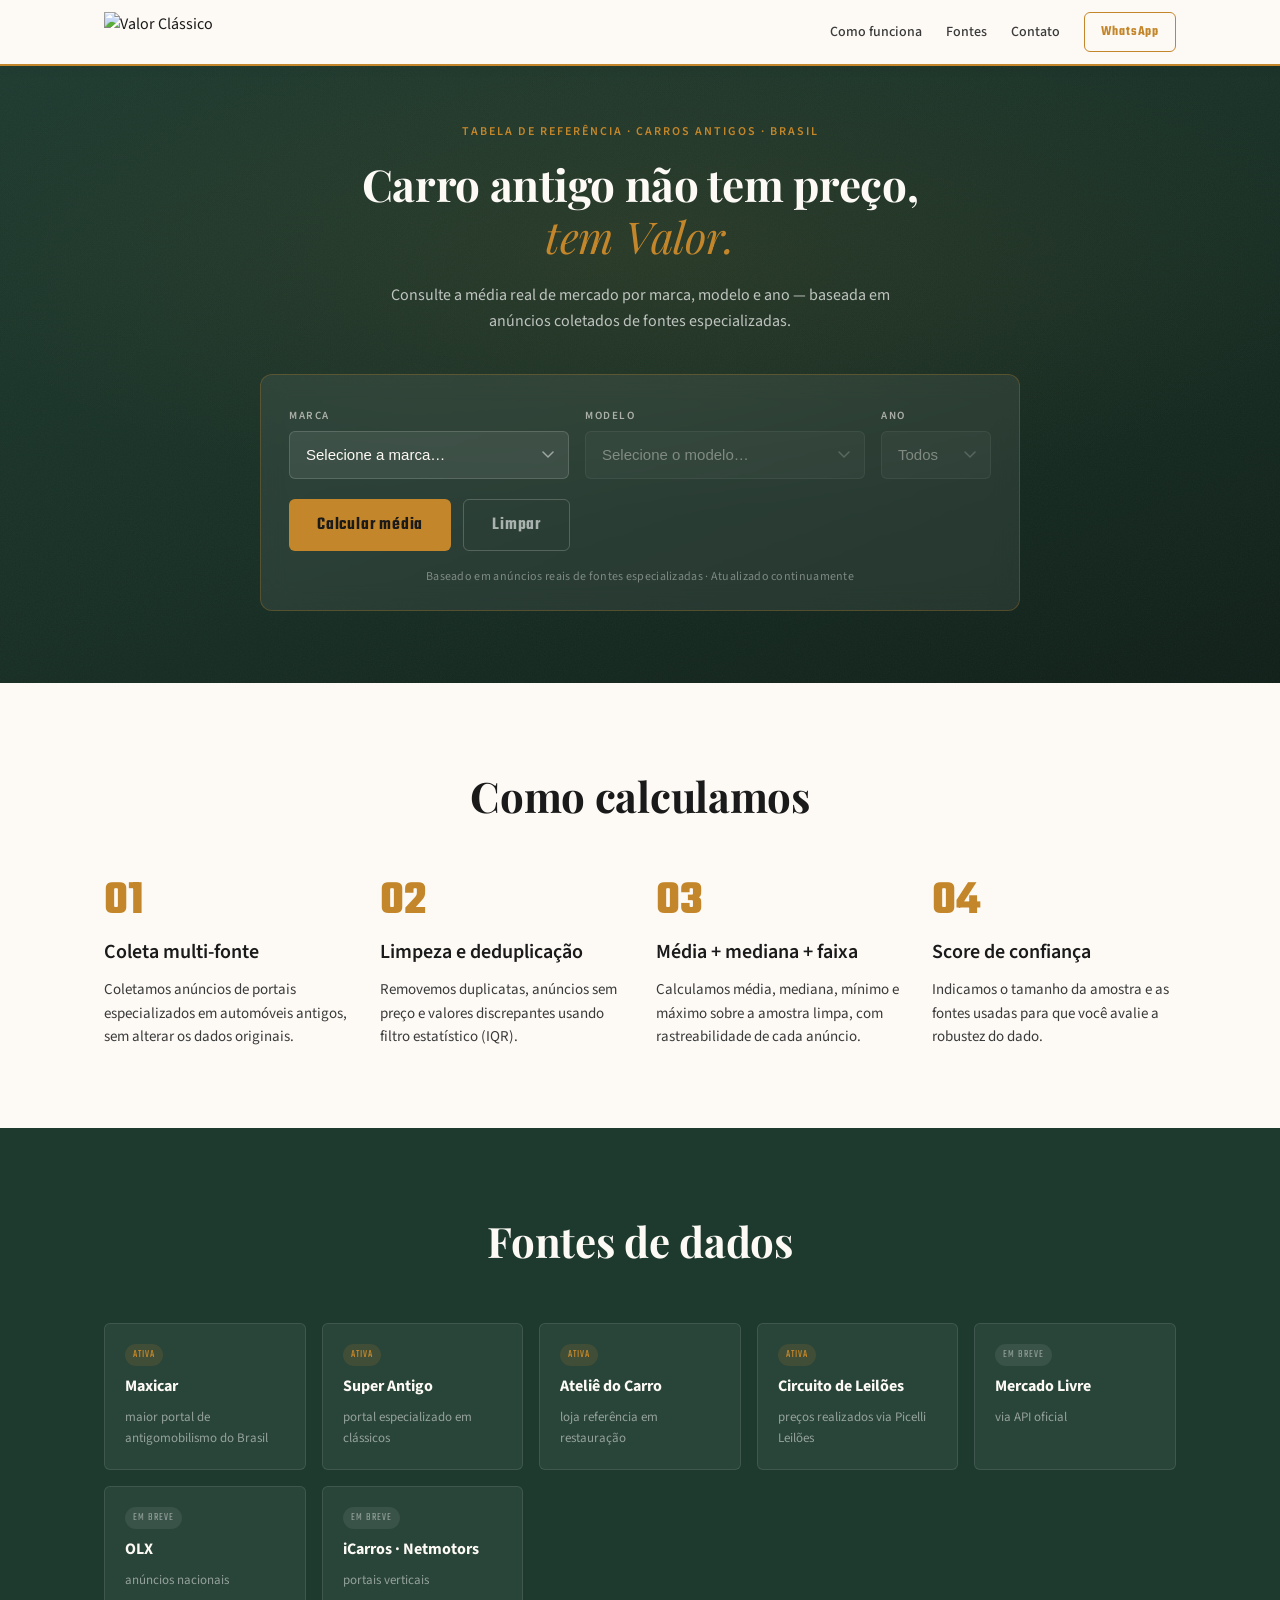
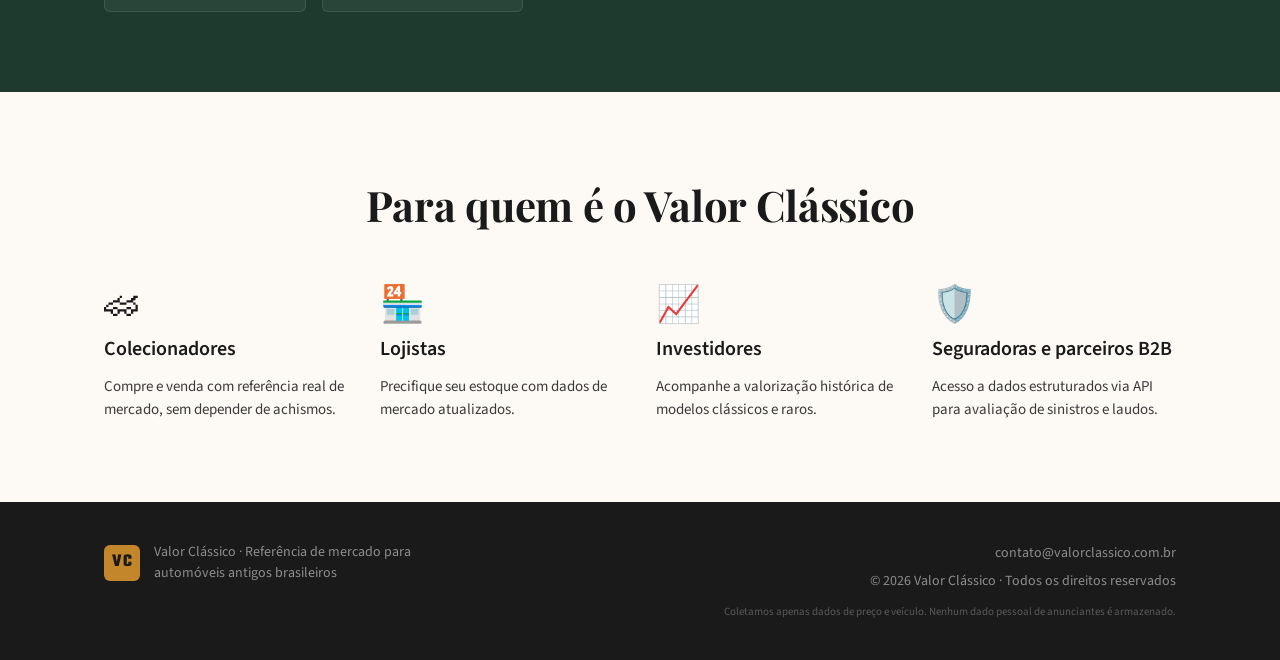
==== index.html @ 21079401 "novo-scraping" ====
<!DOCTYPE html>
<html lang="pt-BR">
<head>
  <meta charset="UTF-8" />
  <meta name="viewport" content="width=device-width, initial-scale=1.0" />
  <title>Valor Clássico — Referência de Preço para Carros Antigos</title>
  <link rel="preconnect" href="https://fonts.googleapis.com" />
  <link rel="preconnect" href="https://fonts.gstatic.com" crossorigin />
  <link href="https://fonts.googleapis.com/css2?family=Playfair+Display:ital,wght@0,400;0,600;0,700;1,400;1,600&family=Teko:wght@500;600;700&family=Source+Sans+3:wght@400;500;600&display=swap" rel="stylesheet" />
  <link rel="stylesheet" href="/static/styles.css" />
</head>
<body>

  <!-- ╔══════════════════════════════════════╗ -->
  <!-- ║  HEADER                              ║ -->
  <!-- ╚══════════════════════════════════════╝ -->
  <header id="top-header">
    <div class="header-inner">
      <a href="/" class="logo" aria-label="Valor Clássico — Início">
        <img src="https://static.wixstatic.com/media/976048_be0ac7e9e21a4c26b8793c97177078aa~mv2.png/v1/fill/w_366,h_148,al_c,q_85,usm_0.66_1.00_0.01,enc_avif,quality_auto/Logo%20Valor%20Cl%C3%A1ssico.png" alt="Valor Clássico" class="logo-img">
      </a>
      <nav class="header-nav">
        <a href="#how-it-works">Como funciona</a>
        <a href="#data-sources">Fontes</a>
        <a href="#footer">Contato</a>
      </nav>
      <a href="https://wa.me/5511999999999" class="btn btn-outline btn-sm" target="_blank" rel="noopener">WhatsApp</a>
    </div>
  </header>

  <!-- ╔══════════════════════════════════════╗ -->
  <!-- ║  HERO + BUSCA                        ║ -->
  <!-- ╚══════════════════════════════════════╝ -->
  <section id="hero-search">
    <div class="hero-overlay"></div>
    <div class="hero-content">
      <p class="hero-eyebrow">Tabela de referência · Carros antigos · Brasil</p>
      <h1 class="hero-headline">Carro antigo não tem preço,<br /><em>tem Valor.</em></h1>
      <p class="hero-sub">Consulte a média real de mercado por marca, modelo e ano — baseada em anúncios coletados de fontes especializadas.</p>

      <!-- Card de busca -->
      <div class="search-card" id="search-card">
        <form id="search-form" novalidate>
          <div class="search-row">
            <div class="field-group">
              <label for="input-marca">Marca</label>
              <select id="input-marca">
                <option value="">Selecione a marca…</option>
              </select>
            </div>

            <div class="field-group">
              <label for="input-modelo">Modelo</label>
              <select id="input-modelo" disabled>
                <option value="">Selecione o modelo…</option>
              </select>
              <span id="modelo-error" class="field-error hidden">Por favor, escolha um modelo</span>
            </div>

            <div class="field-group field-group--ano">
              <label for="input-ano">Ano</label>
              <select id="input-ano" disabled>
                <option value="">Todos</option>
              </select>
            </div>
          </div>

          <div class="search-actions">
            <button type="submit" class="btn btn-primary" id="btn-buscar">Calcular média</button>
            <button type="button" class="btn btn-ghost" id="btn-limpar">Limpar</button>
          </div>

          <p class="search-trust">Baseado em anúncios reais de fontes especializadas · Atualizado continuamente</p>
        </form>
      </div><!-- /search-card -->
    </div>
  </section>

  <!-- ╔══════════════════════════════════════╗ -->
  <!-- ║  BLOCO DE RESULTADO                  ║ -->
  <!-- ╚══════════════════════════════════════╝ -->
  <section id="result-section" class="result-section hidden" aria-live="polite">
    <div class="container">

      <!-- Estado: carregando -->
      <div id="result-loading" class="result-state hidden">
        <div class="spinner"></div>
        <p>Consultando fontes de mercado…</p>
      </div>

      <!-- Estado: erro -->
      <div id="result-error" class="result-state result-state--error hidden">
        <span class="result-icon">⚠</span>
        <p id="result-error-msg">Ocorreu um erro na consulta.</p>
      </div>

      <!-- Estado: sem resultados -->
      <div id="result-empty" class="result-state hidden">
        <span class="result-icon">🔍</span>
        <p>Nenhum anúncio encontrado para essa combinação. Tente com filtros diferentes.</p>
      </div>

      <!-- Estado: resultado -->
      <div id="result-data" class="hidden">
        <div class="result-header">
          <div>
            <h2 class="result-title" id="result-title">—</h2>
            <p class="result-subtitle">Referência de mercado · <span id="result-fontes">—</span></p>
          </div>

        </div>

        <!-- Tabela de preços por ano -->
        <div class="year-table-wrap">
          <table class="year-table" id="year-table">
            <thead>
              <tr>
                <th>Ano</th>
                <th>Preço médio</th>
                <th>Mediana</th>
                <th>Mínimo</th>
                <th>Máximo</th>
                <th>Amostras</th>
              </tr>
            </thead>
            <tbody id="year-tbody"></tbody>
          </table>
        </div>

        <p class="result-sample">
          <strong id="result-total-amostra">—</strong> anúncio(s) válidos no total
          <span class="confidence-badge" id="confidence-badge"></span>
        </p>

        <!-- Sinal de leilão — preço realizado, separado dos anúncios -->
        <div id="leilao-card" class="leilao-card hidden">
          <div class="leilao-header">
            <span class="leilao-badge">⚖ Preço realizado em leilão</span>
            <span class="leilao-fonte" id="leilao-fonte">—</span>
          </div>
          <p class="leilao-explain">Lances vencedores homologados — aqui o mercado definiu o preço, não o vendedor.</p>
          <p id="leilao-filtro-nota" class="leilao-filtro-nota hidden"></p>
          <div class="leilao-stats">
            <div class="leilao-stat">
              <span class="leilao-stat-label">Média realizada</span>
              <span class="leilao-stat-value" id="leilao-media">—</span>
            </div>
            <div class="leilao-stat">
              <span class="leilao-stat-label">Mediana</span>
              <span class="leilao-stat-value" id="leilao-mediana">—</span>
            </div>
            <div class="leilao-stat">
              <span class="leilao-stat-label">Faixa</span>
              <span class="leilao-stat-value" id="leilao-faixa">—</span>
            </div>
            <div class="leilao-stat">
              <span class="leilao-stat-label">Vendas</span>
              <span class="leilao-stat-value" id="leilao-amostra">—</span>
            </div>
          </div>
          <ul id="leilao-vendas" class="leilao-vendas"></ul>
        </div>

        <!-- Links dos anúncios — visível apenas quando ano for filtrado -->
        <details id="result-anuncios" class="anuncios-details hidden">
          <summary class="anuncios-summary">Ver anúncios encontrados (<span id="anuncios-count">0</span>)</summary>
          <ul id="anuncios-list" class="anuncios-list"></ul>
        </details>
      </div><!-- /result-data -->

    </div>
  </section>

  <!-- ╔══════════════════════════════════════╗ -->
  <!-- ║  COMO CALCULAMOS                     ║ -->
  <!-- ╚══════════════════════════════════════╝ -->
  <section id="how-it-works" class="section-light">
    <div class="container">
      <h2 class="section-title">Como calculamos</h2>
      <div class="steps-grid">
        <div class="step">
          <span class="step-num">01</span>
          <h3>Coleta multi-fonte</h3>
          <p>Coletamos anúncios de portais especializados em automóveis antigos, sem alterar os dados originais.</p>
        </div>
        <div class="step">
          <span class="step-num">02</span>
          <h3>Limpeza e deduplicação</h3>
          <p>Removemos duplicatas, anúncios sem preço e valores discrepantes usando filtro estatístico (IQR).</p>
        </div>
        <div class="step">
          <span class="step-num">03</span>
          <h3>Média + mediana + faixa</h3>
          <p>Calculamos média, mediana, mínimo e máximo sobre a amostra limpa, com rastreabilidade de cada anúncio.</p>
        </div>
        <div class="step">
          <span class="step-num">04</span>
          <h3>Score de confiança</h3>
          <p>Indicamos o tamanho da amostra e as fontes usadas para que você avalie a robustez do dado.</p>
        </div>
      </div>
    </div>
  </section>

  <!-- ╔══════════════════════════════════════╗ -->
  <!-- ║  FONTES                              ║ -->
  <!-- ╚══════════════════════════════════════╝ -->
  <section id="data-sources" class="section-dark">
    <div class="container">
      <h2 class="section-title">Fontes de dados</h2>
      <div class="sources-grid">
        <div class="source-card source-card--active">
          <span class="source-status source-status--active">Ativa</span>
          <strong>Maxicar</strong>
          <span>maior portal de antigomobilismo do Brasil</span>
        </div>
        <div class="source-card source-card--active">
          <span class="source-status source-status--active">Ativa</span>
          <strong>Super Antigo</strong>
          <span>portal especializado em clássicos</span>
        </div>
        <div class="source-card source-card--active">
          <span class="source-status source-status--active">Ativa</span>
          <strong>Ateliê do Carro</strong>
          <span>loja referência em restauração</span>
        </div>
        <div class="source-card source-card--active">
          <span class="source-status source-status--active">Ativa</span>
          <strong>Circuito de Leilões</strong>
          <span>preços realizados via Picelli Leilões</span>
        </div>
        <div class="source-card source-card--planned">
          <span class="source-status source-status--planned">Em breve</span>
          <strong>Mercado Livre</strong>
          <span>via API oficial</span>
        </div>
        <div class="source-card source-card--planned">
          <span class="source-status source-status--planned">Em breve</span>
          <strong>OLX</strong>
          <span>anúncios nacionais</span>
        </div>
        <div class="source-card source-card--planned">
          <span class="source-status source-status--planned">Em breve</span>
          <strong>iCarros · Netmotors</strong>
          <span>portais verticais</span>
        </div>
      </div>
    </div>
  </section>

  <!-- ╔══════════════════════════════════════╗ -->
  <!-- ║  PARA QUEM                           ║ -->
  <!-- ╚══════════════════════════════════════╝ -->
  <section id="segments" class="section-light">
    <div class="container">
      <h2 class="section-title">Para quem é o Valor Clássico</h2>
      <div class="segments-grid">
        <div class="segment">
          <span class="segment-icon">🏎</span>
          <h3>Colecionadores</h3>
          <p>Compre e venda com referência real de mercado, sem depender de achismos.</p>
        </div>
        <div class="segment">
          <span class="segment-icon">🏪</span>
          <h3>Lojistas</h3>
          <p>Precifique seu estoque com dados de mercado atualizados.</p>
        </div>
        <div class="segment">
          <span class="segment-icon">📈</span>
          <h3>Investidores</h3>
          <p>Acompanhe a valorização histórica de modelos clássicos e raros.</p>
        </div>
        <div class="segment">
          <span class="segment-icon">🛡️</span>
          <h3>Seguradoras e parceiros B2B</h3>
          <p>Acesso a dados estruturados via API para avaliação de sinistros e laudos.</p>
        </div>
      </div>
    </div>
  </section>

  <!-- ╔══════════════════════════════════════╗ -->
  <!-- ║  FOOTER                              ║ -->
  <!-- ╚══════════════════════════════════════╝ -->
  <footer id="footer">
    <div class="container footer-inner">
      <div class="footer-brand">
        <span class="logo-vc">VC</span>
        <p>Valor Clássico · Referência de mercado para automóveis antigos brasileiros</p>
      </div>
      <div class="footer-links">
        <p>contato@valorclassico.com.br</p>
        <p>© 2026 Valor Clássico · Todos os direitos reservados</p>
        <p class="footer-lgpd">Coletamos apenas dados de preço e veículo. Nenhum dado pessoal de anunciantes é armazenado.</p>
      </div>
    </div>
  </footer>

  <script src="/static/app.js"></script>
</body>
</html>
---- static/styles.css ----
/* ══════════════════════════════════════════════
   Valor Clássico — Estilos MVP
   Tokens de cor e tipografia conforme UX Spec
   ══════════════════════════════════════════════ */

/* ── Tokens ───────────────────────────────── */
:root {
  --vc-accent:        #C4862A;
  --vc-accent-strong: #A36A18;
  --vc-ink:           #1A1A1A;
  --vc-ink-soft:      #3A3A3A;
  --vc-ink-muted:     #7A6E5F;
  --vc-surface:       #F4F1EC;
  --vc-surface-warm:  #EDE8E0;
  --vc-surface-dark:  #1E3A2F;
  --vc-border:        #D4CEBF;
  --vc-white:         #FDFAF6;

  --radius: 6px;
  --radius-lg: 12px;
  --shadow-card: 0 4px 24px rgba(0,0,0,.10);
  --transition: 180ms ease;
}

/* ── Reset & base ─────────────────────────── */
*, *::before, *::after { box-sizing: border-box; margin: 0; padding: 0; }

html { scroll-behavior: smooth; }

body {
  font-family: 'Source Sans 3', system-ui, sans-serif;
  color: var(--vc-ink);
  background: var(--vc-surface);
  line-height: 1.6;
}

img { max-width: 100%; display: block; }

a { color: inherit; text-decoration: none; }

/* ── Typography helpers ───────────────────── */
.teko { font-family: 'Teko', sans-serif; }

/* ── Layout helpers ───────────────────────── */
.container {
  width: 100%;
  max-width: 1120px;
  margin-inline: auto;
  padding-inline: 24px;
}

.hidden { display: none !important; }

.field-error {
  display: block;
  font-size: 11px;
  color: #C0392B;
  margin-top: 4px;
  font-weight: 600;
  letter-spacing: .2px;
}

/* ══════════════════════════════════════════════
   HEADER
   ══════════════════════════════════════════════ */
#top-header {
  position: sticky;
  top: 0;
  z-index: 100;
  background: var(--vc-white);
  border-bottom: 2px solid var(--vc-accent);
  box-shadow: 0 2px 12px rgba(0,0,0,.06);
}

.header-inner {
  display: flex;
  align-items: center;
  gap: 24px;
  max-width: 1120px;
  margin-inline: auto;
  padding: 12px 24px;
}

.logo {
  display: flex;
  align-items: center;
  gap: 10px;
  flex-shrink: 0;
}

.logo-img {
  height: 40px;
  width: auto;
  display: block;
}

.logo-vc {
  display: inline-flex;
  align-items: center;
  justify-content: center;
  width: 36px;
  height: 36px;
  background: var(--vc-accent);
  color: var(--vc-ink);
  font-family: 'Teko', sans-serif;
  font-size: 18px;
  font-weight: 700;
  border-radius: 6px;
  letter-spacing: .5px;
}

.logo-text {
  font-family: 'Playfair Display', Georgia, serif;
  font-size: 18px;
  font-weight: 600;
  color: var(--vc-white);
  letter-spacing: .3px;
}

.header-nav {
  display: flex;
  gap: 24px;
  margin-left: auto;
}

.header-nav a {
  font-size: 14px;
  font-weight: 500;
  color: var(--vc-ink-soft);
  transition: color var(--transition);
}

.header-nav a:hover { color: var(--vc-accent); }

/* ══════════════════════════════════════════════
   BUTTONS
   ══════════════════════════════════════════════ */
.btn {
  display: inline-flex;
  align-items: center;
  justify-content: center;
  gap: 8px;
  padding: 12px 28px;
  font-family: 'Teko', sans-serif;
  font-size: 18px;
  font-weight: 600;
  letter-spacing: .8px;
  border-radius: var(--radius);
  border: none;
  cursor: pointer;
  transition: background var(--transition), color var(--transition), opacity var(--transition);
  white-space: nowrap;
}

.btn-primary {
  background: var(--vc-accent);
  color: var(--vc-ink);
}
.btn-primary:hover { background: var(--vc-accent-strong); }
.btn-primary:disabled { opacity: .45; cursor: not-allowed; }

.btn-ghost {
  background: transparent;
  color: rgba(255,255,255,.6);
  border: 1px solid rgba(255,255,255,.2);
}
.btn-ghost:hover { border-color: rgba(255,255,255,.5); color: var(--vc-white); }

.btn-outline {
  background: transparent;
  color: var(--vc-accent);
  border: 1px solid var(--vc-accent);
}
.btn-outline:hover { background: var(--vc-accent); color: var(--vc-ink); }

.btn-sm { padding: 8px 16px; font-size: 14px; }

/* ══════════════════════════════════════════════
   HERO
   ══════════════════════════════════════════════ */
#hero-search {
  position: relative;
  display: flex;
  align-items: flex-start;
  justify-content: center;
  background:
    url("data:image/svg+xml,%3Csvg xmlns='http://www.w3.org/2000/svg' width='300' height='300'%3E%3Cfilter id='n'%3E%3CfeTurbulence type='fractalNoise' baseFrequency='.72' numOctaves='4' stitchTiles='stitch'/%3E%3CfeColorMatrix type='saturate' values='0'/%3E%3C/filter%3E%3Crect width='300' height='300' filter='url(%23n)' opacity='.045'/%3E%3C/svg%3E"),
    linear-gradient(160deg, #1E3A2F 0%, #172E24 55%, #0F1F18 100%);
  padding: 56px 24px 72px;
}

.hero-overlay {
  position: absolute;
  inset: 0;
  background: radial-gradient(ellipse 80% 60% at 50% 30%, rgba(196,134,42,.09) 0%, transparent 70%);
  pointer-events: none;
}

.hero-content {
  position: relative;
  z-index: 1;
  width: 100%;
  max-width: 760px;
  text-align: center;
}

.hero-eyebrow {
  font-size: 12px;
  font-weight: 600;
  letter-spacing: 2px;
  text-transform: uppercase;
  color: var(--vc-accent);
  margin-bottom: 16px;
}

.hero-headline {
  font-family: 'Playfair Display', Georgia, serif;
  font-size: clamp(26px, 3.8vw, 44px);
  font-weight: 700;
  line-height: 1.2;
  color: var(--vc-white);
  margin-bottom: 20px;
  letter-spacing: -.3px;
}

.hero-headline em {
  font-family: 'Playfair Display', Georgia, serif;
  font-style: italic;
  color: var(--vc-accent);
  font-weight: 400;
}

.hero-sub {
  font-size: 16px;
  color: rgba(255,255,255,.7);
  margin-bottom: 40px;
  max-width: 560px;
  margin-inline: auto;
}

/* ── Search Card ──────────────────────────── */
.search-card {
  background: rgba(253,250,246,.07);
  backdrop-filter: blur(12px);
  border: 1px solid rgba(196,134,42,.28);
  border-radius: var(--radius-lg);
  padding: 32px 28px 24px;
  text-align: left;
}

.search-row {
  display: grid;
  grid-template-columns: 1fr 1fr auto;
  gap: 16px;
  margin-bottom: 20px;
}

.field-group {
  display: flex;
  flex-direction: column;
  gap: 6px;
}

.field-group label {
  font-family: 'Source Sans 3', sans-serif;
  font-size: 11px;
  font-weight: 600;
  letter-spacing: 1.5px;
  text-transform: uppercase;
  color: rgba(253,250,246,.6);
}

.field-group input,
.field-group select {
  height: 48px;
  padding: 0 16px;
  background: rgba(255,255,255,.08);
  border: 1px solid rgba(255,255,255,.15);
  border-radius: var(--radius);
  color: var(--vc-white);
  font-size: 15px;
  font-family: 'Inter', sans-serif;
  transition: border-color var(--transition), background var(--transition);
  -webkit-appearance: none;
}

.field-group select {
  background-image: url("data:image/svg+xml,%3Csvg xmlns='http://www.w3.org/2000/svg' width='12' height='8' viewBox='0 0 12 8'%3E%3Cpath d='M1 1l5 5 5-5' stroke='rgba(255,255,255,.5)' stroke-width='1.5' fill='none' stroke-linecap='round'/%3E%3C/svg%3E");
  background-repeat: no-repeat;
  background-position: right 14px center;
  padding-right: 36px;
}

.field-group input:focus,
.field-group select:focus {
  outline: none;
  border-color: var(--vc-accent);
  background: rgba(253,250,246,.14);
}

.field-group input::placeholder { color: rgba(255,255,255,.3); }

.field-group input:disabled,
.field-group select:disabled {
  opacity: .4;
  cursor: not-allowed;
}

.field-group--ano { min-width: 110px; }

.search-actions {
  display: flex;
  gap: 12px;
  margin-bottom: 16px;
}

.search-trust {
  font-size: 12px;
  color: rgba(255,255,255,.4);
  text-align: center;
  letter-spacing: .3px;
}

/* ══════════════════════════════════════════════
   RESULTADO
   ══════════════════════════════════════════════ */
.result-section {
  background: var(--vc-surface);
  padding: 64px 0;
}

.result-state {
  display: flex;
  flex-direction: column;
  align-items: center;
  gap: 16px;
  padding: 48px;
  text-align: center;
  color: var(--vc-ink-soft);
}

.result-state--error { color: #C0392B; }

.result-icon {
  font-size: 48px;
  line-height: 1;
}

/* Spinner */
.spinner {
  width: 40px;
  height: 40px;
  border: 3px solid rgba(0,0,0,.1);
  border-top-color: var(--vc-accent);
  border-radius: 50%;
  animation: spin .7s linear infinite;
}
@keyframes spin { to { transform: rotate(360deg); } }

.result-header {
  display: flex;
  justify-content: space-between;
  align-items: flex-start;
  margin-bottom: 32px;
  gap: 16px;
  flex-wrap: wrap;
}

.result-title {
  font-family: 'Playfair Display', Georgia, serif;
  font-size: 36px;
  font-weight: 700;
  letter-spacing: -.3px;
  color: var(--vc-ink);
  line-height: 1.1;
}

.result-subtitle {
  font-size: 14px;
  color: var(--vc-ink-muted);
  margin-top: 4px;
}

.result-date {
  font-size: 13px;
  color: var(--vc-ink-muted);
  flex-shrink: 0;
  padding-top: 6px;
}

/* Stats grid */
.stats-grid {
  display: grid;
  grid-template-columns: repeat(auto-fit, minmax(180px, 1fr));
  gap: 16px;
  margin-bottom: 24px;
}

.stat-card {
  background: var(--vc-white);
  border: 1px solid var(--vc-border);
  border-radius: var(--radius);
  padding: 20px 24px;
  display: flex;
  flex-direction: column;
  gap: 6px;
}

.stat-card--highlight {
  background: var(--vc-ink);
  border-color: var(--vc-ink);
  color: var(--vc-white);
}

.stat-label {
  font-family: 'Source Sans 3', sans-serif;
  font-size: 10px;
  letter-spacing: 1.5px;
  text-transform: uppercase;
  color: var(--vc-ink-muted);
}

.stat-card--highlight .stat-label { color: rgba(255,255,255,.6); }

.stat-value {
  font-family: 'Playfair Display', Georgia, serif;
  font-size: 30px;
  font-weight: 700;
  line-height: 1;
  color: var(--vc-ink);
}

.stat-card--highlight .stat-value { color: var(--vc-accent); }

.result-sample {
  font-size: 14px;
  color: var(--vc-ink-muted);
  margin-bottom: 24px;
  display: flex;
  align-items: center;
  gap: 10px;
  flex-wrap: wrap;
}

/* Confidence badge */
.confidence-badge {
  display: inline-block;
  padding: 2px 10px;
  border-radius: 100px;
  font-size: 12px;
  font-weight: 600;
  letter-spacing: .5px;
}

.confidence-badge.high   { background: #D4EFCE; color: #2E7D32; }
.confidence-badge.medium { background: #FFF3CD; color: #856404; }
.confidence-badge.low    { background: #FDECEA; color: #B71C1C; }

/* Sinal de leilão — preço realizado */
.leilao-card {
  background: var(--vc-surface-dark);
  border: 1px solid var(--vc-accent);
  border-radius: var(--radius-lg);
  padding: 24px 28px;
  margin-bottom: 24px;
  box-shadow: var(--shadow-card);
}

.leilao-header {
  display: flex;
  align-items: center;
  justify-content: space-between;
  gap: 12px;
  flex-wrap: wrap;
}

.leilao-badge {
  display: inline-block;
  padding: 4px 14px;
  border-radius: 100px;
  background: var(--vc-accent);
  color: var(--vc-ink);
  font-size: 13px;
  font-weight: 600;
  letter-spacing: .5px;
  text-transform: uppercase;
}

.leilao-fonte {
  font-size: 13px;
  color: rgba(255,255,255,.6);
}

.leilao-explain {
  margin: 12px 0 18px;
  font-size: 14px;
  color: rgba(255,255,255,.75);
}

.leilao-filtro-nota {
  margin: -6px 0 16px;
  padding: 10px 12px;
  border: 1px solid rgba(212, 187, 106, .35);
  border-radius: 10px;
  background: rgba(212, 187, 106, .09);
  font-size: 13px;
  color: rgba(255,255,255,.86);
}

.leilao-stats {
  display: grid;
  grid-template-columns: repeat(auto-fit, minmax(140px, 1fr));
  gap: 16px;
  margin-bottom: 18px;
}

.leilao-stat-label {
  display: block;
  font-family: 'Teko', sans-serif;
  font-size: 14px;
  letter-spacing: 1px;
  text-transform: uppercase;
  color: rgba(255,255,255,.55);
}

.leilao-stat-value {
  font-family: 'Playfair Display', Georgia, serif;
  font-size: 24px;
  font-weight: 700;
  color: var(--vc-accent);
}

.leilao-vendas {
  list-style: none;
  margin: 0;
  padding: 0;
  border-top: 1px solid rgba(255,255,255,.15);
}

.leilao-vendas li {
  display: flex;
  align-items: center;
  justify-content: space-between;
  gap: 12px;
  padding: 10px 0;
  border-bottom: 1px solid rgba(255,255,255,.08);
  font-size: 14px;
}

.leilao-vendas a {
  color: var(--vc-white);
  text-decoration: none;
  transition: color var(--transition);
}

.leilao-vendas a:hover { color: var(--vc-accent); }

.leilao-venda-preco {
  font-weight: 600;
  color: var(--vc-accent);
  white-space: nowrap;
}

/* Anúncios table */
.anuncios-details {
  margin-top: 8px;
}

.anuncios-details summary {
  cursor: pointer;
  font-size: 14px;
  font-weight: 600;
  color: var(--vc-accent-strong);
  padding: 8px 0;
  user-select: none;
}

.anuncios-table-wrap {
  overflow-x: auto;
  margin-top: 16px;
  border: 1px solid var(--vc-border);
  border-radius: var(--radius);
}

.anuncios-table {
  width: 100%;
  border-collapse: collapse;
  font-size: 13px;
}

.anuncios-table th {
  background: var(--vc-surface-dark);
  color: rgba(255,255,255,.7);
  font-family: 'Teko', sans-serif;
  font-size: 13px;
  letter-spacing: 1px;
  text-transform: uppercase;
  padding: 10px 14px;
  text-align: left;
  white-space: nowrap;
}

.anuncios-table td {
  padding: 10px 14px;
  border-bottom: 1px solid var(--vc-border);
  color: var(--vc-ink-soft);
  vertical-align: middle;
}

.anuncios-table tbody tr:last-child td { border-bottom: none; }
.anuncios-table tbody tr:hover { background: var(--vc-surface); }

.anuncios-table a {
  color: var(--vc-accent-strong);
  font-weight: 600;
  text-decoration: underline;
  text-underline-offset: 2px;
}

.anuncios-list {
  list-style: none;
  padding: 0;
  margin: 8px 0 0;
  display: flex;
  flex-direction: column;
  gap: 10px;
}

.anuncios-list li {
  display: flex;
  align-items: baseline;
  gap: 10px;
  padding: 10px 14px;
  border: 1px solid var(--vc-border);
  border-radius: var(--radius);
  background: var(--vc-surface);
  flex-wrap: wrap;
}

.anuncios-list a {
  color: var(--vc-accent-strong);
  font-weight: 600;
  text-decoration: underline;
  text-underline-offset: 2px;
  flex: 1 1 auto;
  min-width: 0;
  overflow: hidden;
  text-overflow: ellipsis;
  white-space: nowrap;
}

.anuncio-preco {
  font-weight: 700;
  font-size: 13px;
  white-space: nowrap;
  color: var(--vc-ink);
}

.anuncio-fonte {
  font-size: 11px;
  opacity: 0.55;
  white-space: nowrap;
}

/* Year breakdown table (resultado principal) */
.year-table-wrap {
  overflow-x: auto;
  border: 1px solid var(--vc-border);
  border-radius: var(--radius);
  margin-bottom: 24px;
}

.year-table {
  width: 100%;
  border-collapse: collapse;
  font-size: 14px;
}

.year-table th {
  background: var(--vc-surface-dark);
  color: rgba(255,255,255,.75);
  font-family: 'Teko', sans-serif;
  font-size: 13px;
  letter-spacing: 1px;
  text-transform: uppercase;
  padding: 12px 16px;
  text-align: left;
  white-space: nowrap;
}

.year-table td {
  padding: 14px 16px;
  border-bottom: 1px solid var(--vc-border);
  color: var(--vc-ink-soft);
  vertical-align: middle;
}

.year-table tbody tr:last-child td { border-bottom: none; }
.year-table tbody tr:hover { background: var(--vc-surface-warm); }

.year-table .year-cell {
  font-family: 'Teko', sans-serif;
  font-size: 22px;
  font-weight: 600;
  color: var(--vc-ink);
  letter-spacing: .5px;
}

.year-table .price-cell {
  font-family: 'Playfair Display', Georgia, serif;
  font-size: 18px;
  font-weight: 700;
  color: var(--vc-accent);
}

.year-table .amostra-cell {
  font-size: 13px;
  color: var(--vc-ink-muted);
}

/* ══════════════════════════════════════════════
   COMO CALCULAMOS
   ══════════════════════════════════════════════ */
.section-light { background: var(--vc-white); padding: 80px 0; }
.section-dark  { background: var(--vc-surface-dark); padding: 80px 0; color: var(--vc-white); }

.section-title {
  font-family: 'Playfair Display', Georgia, serif;
  font-size: clamp(28px, 4vw, 42px);
  font-weight: 700;
  letter-spacing: -.3px;
  margin-bottom: 48px;
  text-align: center;
}

.section-dark .section-title { color: var(--vc-white); }

/* Steps */
.steps-grid {
  display: grid;
  grid-template-columns: repeat(auto-fit, minmax(220px, 1fr));
  gap: 32px;
}

.step {
  display: flex;
  flex-direction: column;
  gap: 10px;
}

.step-num {
  font-family: 'Teko', sans-serif;
  font-size: 48px;
  font-weight: 700;
  color: var(--vc-accent);
  line-height: 1;
}

.step h3 {
  font-size: 20px;
  font-weight: 600;
}

.step p {
  font-size: 15px;
  color: var(--vc-ink-soft);
  line-height: 1.55;
}

/* ══════════════════════════════════════════════
   FONTES
   ══════════════════════════════════════════════ */
.sources-grid {
  display: grid;
  grid-template-columns: repeat(auto-fill, minmax(180px, 1fr));
  gap: 16px;
}

.source-card {
  background: rgba(255,255,255,.05);
  border: 1px solid rgba(255,255,255,.1);
  border-radius: var(--radius);
  padding: 20px;
  display: flex;
  flex-direction: column;
  gap: 8px;
}

.source-card strong {
  font-size: 16px;
  color: var(--vc-white);
}

.source-card span:last-child {
  font-size: 13px;
  color: rgba(255,255,255,.5);
}

.source-status {
  font-family: 'Teko', sans-serif;
  font-size: 11px;
  letter-spacing: 1px;
  text-transform: uppercase;
  padding: 2px 8px;
  border-radius: 100px;
  align-self: flex-start;
}

.source-status--active  { background: rgba(196,134,42,.15); color: var(--vc-accent); }
.source-status--planned { background: rgba(255,255,255,.08); color: rgba(255,255,255,.4); }

/* ══════════════════════════════════════════════
   SEGMENTOS
   ══════════════════════════════════════════════ */
.segments-grid {
  display: grid;
  grid-template-columns: repeat(auto-fit, minmax(220px, 1fr));
  gap: 32px;
}

.segment {
  display: flex;
  flex-direction: column;
  gap: 10px;
}

.segment-icon {
  font-size: 36px;
  line-height: 1;
}

.segment h3 {
  font-size: 20px;
  font-weight: 600;
}

.segment p {
  font-size: 15px;
  color: var(--vc-ink-soft);
  line-height: 1.55;
}

/* ══════════════════════════════════════════════
   FOOTER
   ══════════════════════════════════════════════ */
#footer {
  background: var(--vc-ink);
  padding: 40px 0;
  color: rgba(255,255,255,.5);
}

.footer-inner {
  display: flex;
  justify-content: space-between;
  align-items: flex-start;
  gap: 32px;
  flex-wrap: wrap;
}

.footer-brand {
  display: flex;
  align-items: center;
  gap: 14px;
}

.footer-brand p {
  font-size: 14px;
  line-height: 1.5;
  max-width: 280px;
}

.footer-links {
  display: flex;
  flex-direction: column;
  gap: 6px;
  font-size: 14px;
  text-align: right;
}

.footer-lgpd {
  font-size: 11px;
  opacity: 0.55;
  margin-top: 4px;
}

/* ══════════════════════════════════════════════
   RESPONSIVE
   ══════════════════════════════════════════════ */
@media (max-width: 680px) {
  .search-row {
    grid-template-columns: 1fr;
  }

  .field-group--ano { min-width: 0; }

  .search-actions {
    flex-direction: column;
  }

  .header-nav { display: none; }

  .result-header { flex-direction: column; }

  .footer-inner { flex-direction: column; }
  .footer-links { text-align: left; }

  .hero-headline { font-size: 28px; }
}
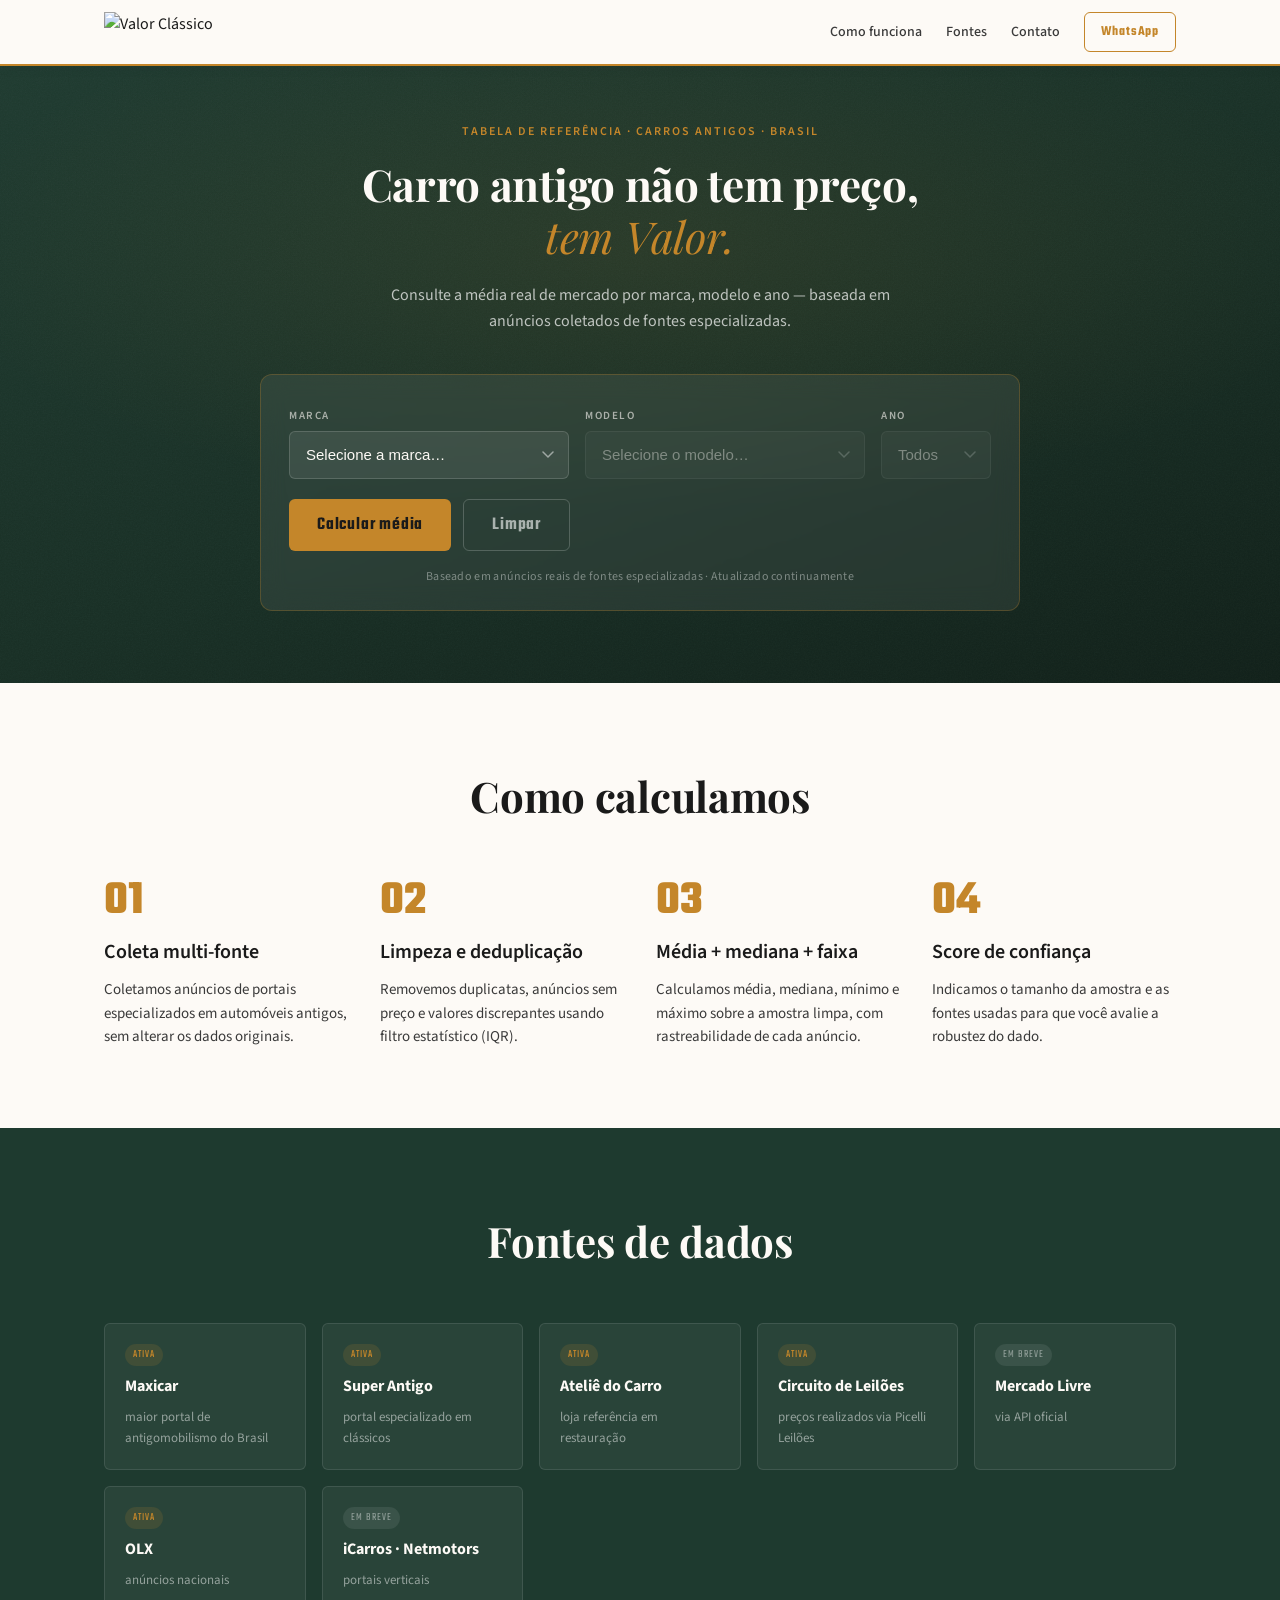
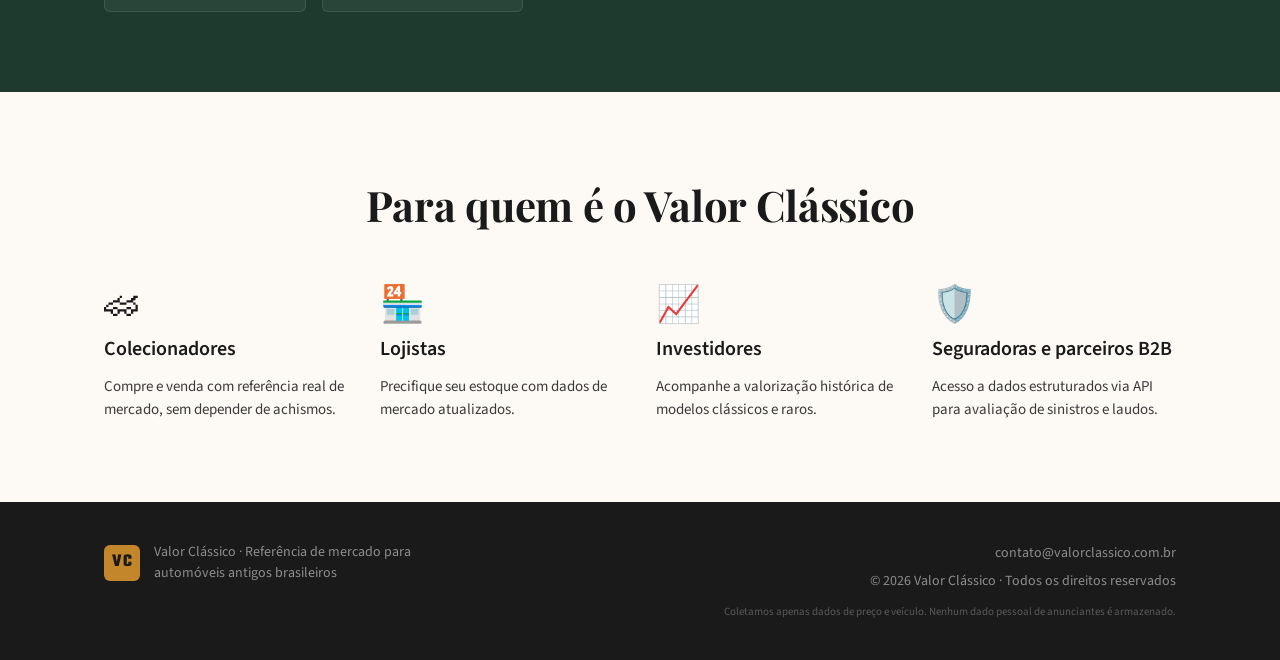
==== commit f7f11d47: "Add gunicorn for Render deployment and update OLX source status - Add gunicorn to requirements.txt f" ====
--- a/index.html
+++ b/index.html
@@ -234,8 +234,8 @@
           <strong>Mercado Livre</strong>
           <span>via API oficial</span>
         </div>
-        <div class="source-card source-card--planned">
-          <span class="source-status source-status--planned">Em breve</span>
+        <div class="source-card source-card--active">
+          <span class="source-status source-status--active">Ativa</span>
           <strong>OLX</strong>
           <span>anúncios nacionais</span>
         </div>
--- a/static/styles.css
+++ b/static/styles.css
@@ -291,6 +291,11 @@
   padding-right: 36px;
 }
 
+.field-group select option {
+  color: var(--vc-ink);
+  background: var(--vc-white);
+}
+
 .field-group input:focus,
 .field-group select:focus {
   outline: none;
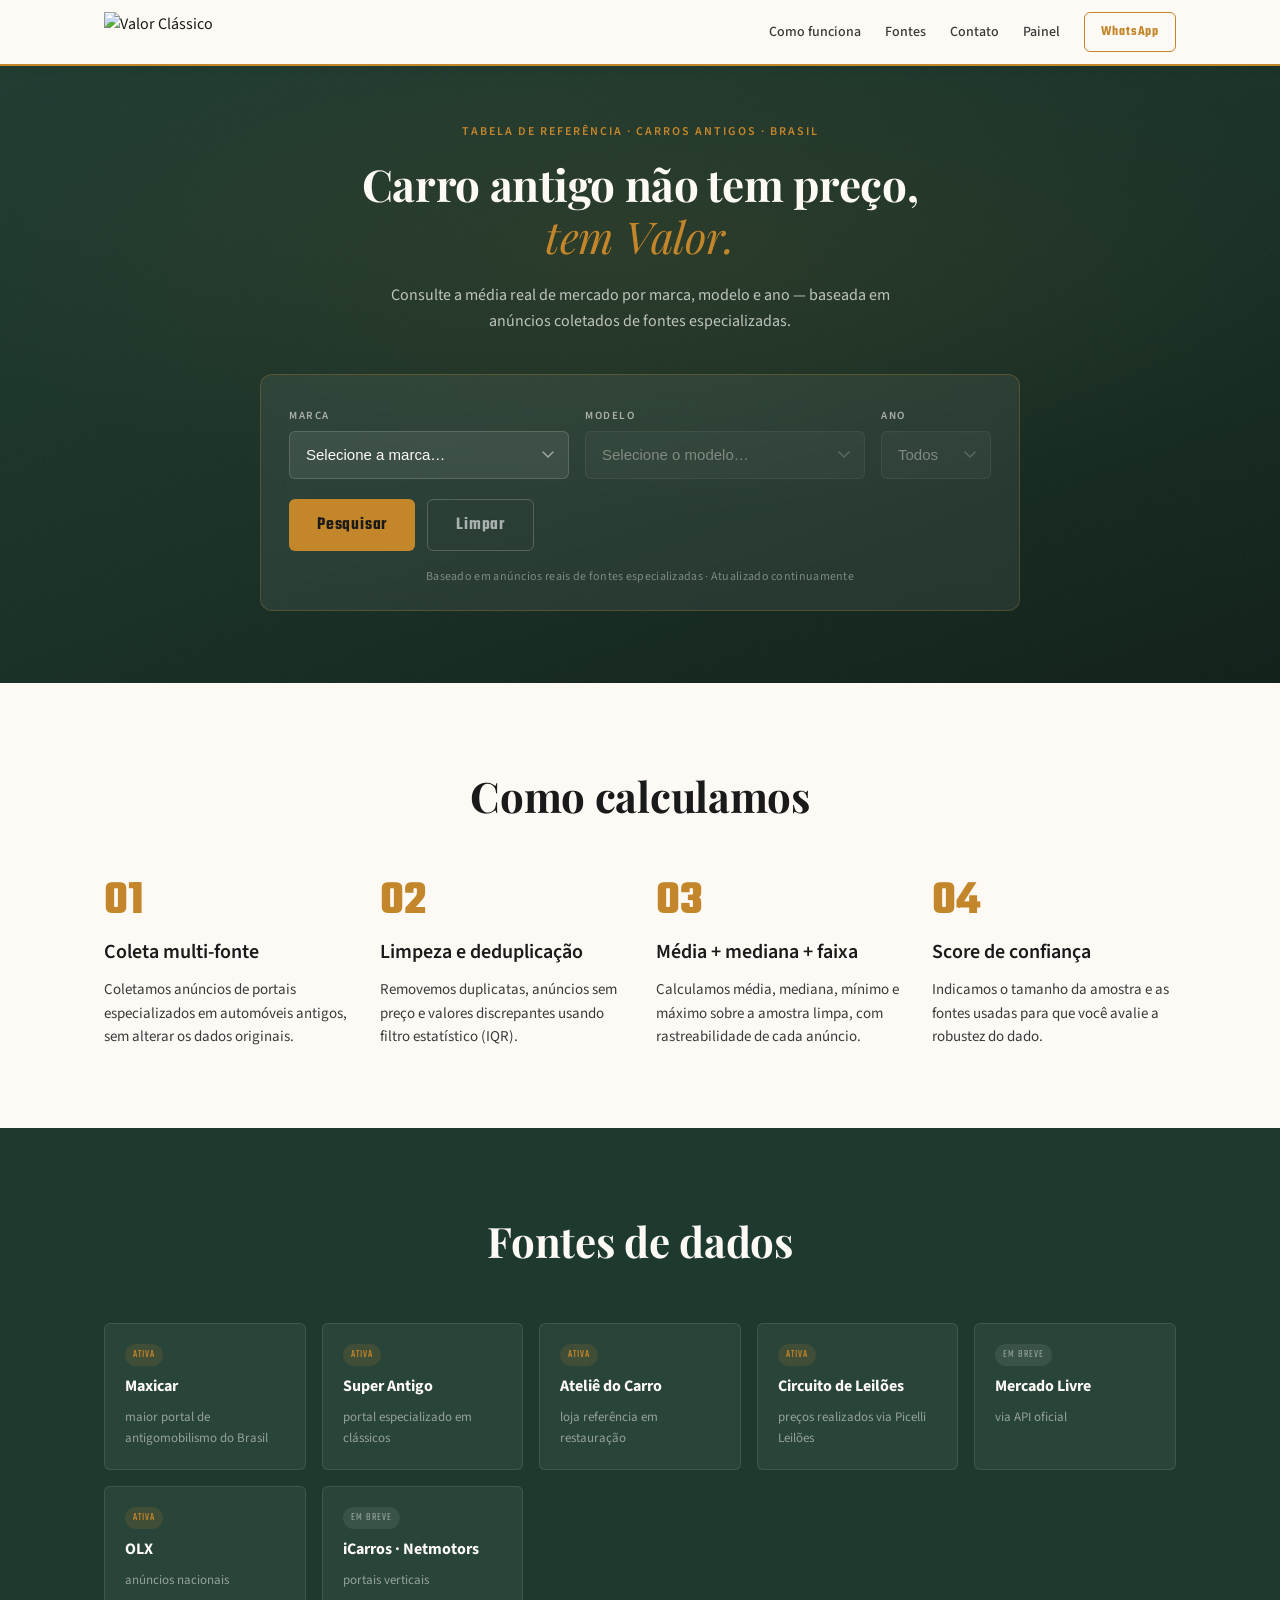
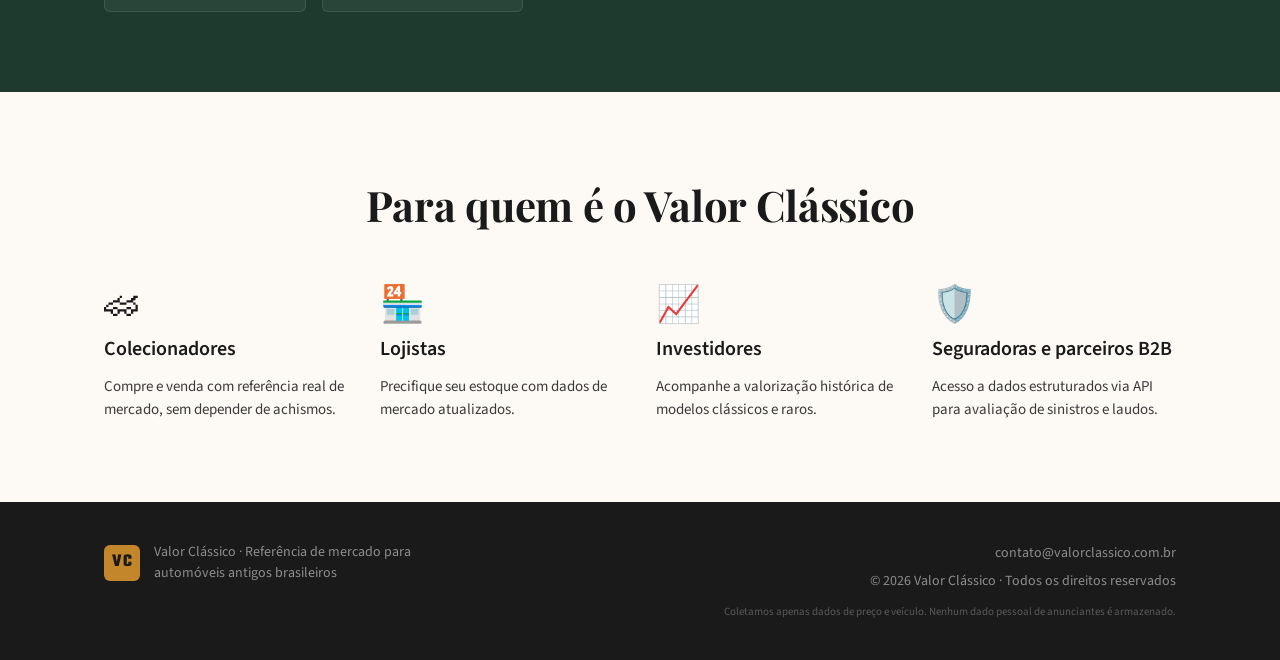
==== commit 218e806f: "Restructure UX: home form navigates to /resultado, add /admin panel - Home: form navigates to /resul" ====
--- a/index.html
+++ b/index.html
@@ -23,6 +23,7 @@
         <a href="#how-it-works">Como funciona</a>
         <a href="#data-sources">Fontes</a>
         <a href="#footer">Contato</a>
+        <a href="/admin">Painel</a>
       </nav>
       <a href="https://wa.me/5511999999999" class="btn btn-outline btn-sm" target="_blank" rel="noopener">WhatsApp</a>
     </div>
@@ -66,108 +67,13 @@
           </div>
 
           <div class="search-actions">
-            <button type="submit" class="btn btn-primary" id="btn-buscar">Calcular média</button>
+            <button type="submit" class="btn btn-primary" id="btn-buscar">Pesquisar</button>
             <button type="button" class="btn btn-ghost" id="btn-limpar">Limpar</button>
           </div>
 
           <p class="search-trust">Baseado em anúncios reais de fontes especializadas · Atualizado continuamente</p>
         </form>
       </div><!-- /search-card -->
-    </div>
-  </section>
-
-  <!-- ╔══════════════════════════════════════╗ -->
-  <!-- ║  BLOCO DE RESULTADO                  ║ -->
-  <!-- ╚══════════════════════════════════════╝ -->
-  <section id="result-section" class="result-section hidden" aria-live="polite">
-    <div class="container">
-
-      <!-- Estado: carregando -->
-      <div id="result-loading" class="result-state hidden">
-        <div class="spinner"></div>
-        <p>Consultando fontes de mercado…</p>
-      </div>
-
-      <!-- Estado: erro -->
-      <div id="result-error" class="result-state result-state--error hidden">
-        <span class="result-icon">⚠</span>
-        <p id="result-error-msg">Ocorreu um erro na consulta.</p>
-      </div>
-
-      <!-- Estado: sem resultados -->
-      <div id="result-empty" class="result-state hidden">
-        <span class="result-icon">🔍</span>
-        <p>Nenhum anúncio encontrado para essa combinação. Tente com filtros diferentes.</p>
-      </div>
-
-      <!-- Estado: resultado -->
-      <div id="result-data" class="hidden">
-        <div class="result-header">
-          <div>
-            <h2 class="result-title" id="result-title">—</h2>
-            <p class="result-subtitle">Referência de mercado · <span id="result-fontes">—</span></p>
-          </div>
-
-        </div>
-
-        <!-- Tabela de preços por ano -->
-        <div class="year-table-wrap">
-          <table class="year-table" id="year-table">
-            <thead>
-              <tr>
-                <th>Ano</th>
-                <th>Preço médio</th>
-                <th>Mediana</th>
-                <th>Mínimo</th>
-                <th>Máximo</th>
-                <th>Amostras</th>
-              </tr>
-            </thead>
-            <tbody id="year-tbody"></tbody>
-          </table>
-        </div>
-
-        <p class="result-sample">
-          <strong id="result-total-amostra">—</strong> anúncio(s) válidos no total
-          <span class="confidence-badge" id="confidence-badge"></span>
-        </p>
-
-        <!-- Sinal de leilão — preço realizado, separado dos anúncios -->
-        <div id="leilao-card" class="leilao-card hidden">
-          <div class="leilao-header">
-            <span class="leilao-badge">⚖ Preço realizado em leilão</span>
-            <span class="leilao-fonte" id="leilao-fonte">—</span>
-          </div>
-          <p class="leilao-explain">Lances vencedores homologados — aqui o mercado definiu o preço, não o vendedor.</p>
-          <p id="leilao-filtro-nota" class="leilao-filtro-nota hidden"></p>
-          <div class="leilao-stats">
-            <div class="leilao-stat">
-              <span class="leilao-stat-label">Média realizada</span>
-              <span class="leilao-stat-value" id="leilao-media">—</span>
-            </div>
-            <div class="leilao-stat">
-              <span class="leilao-stat-label">Mediana</span>
-              <span class="leilao-stat-value" id="leilao-mediana">—</span>
-            </div>
-            <div class="leilao-stat">
-              <span class="leilao-stat-label">Faixa</span>
-              <span class="leilao-stat-value" id="leilao-faixa">—</span>
-            </div>
-            <div class="leilao-stat">
-              <span class="leilao-stat-label">Vendas</span>
-              <span class="leilao-stat-value" id="leilao-amostra">—</span>
-            </div>
-          </div>
-          <ul id="leilao-vendas" class="leilao-vendas"></ul>
-        </div>
-
-        <!-- Links dos anúncios — visível apenas quando ano for filtrado -->
-        <details id="result-anuncios" class="anuncios-details hidden">
-          <summary class="anuncios-summary">Ver anúncios encontrados (<span id="anuncios-count">0</span>)</summary>
-          <ul id="anuncios-list" class="anuncios-list"></ul>
-        </details>
-      </div><!-- /result-data -->
-
     </div>
   </section>
 
--- a/static/styles.css
+++ b/static/styles.css
@@ -889,25 +889,477 @@
 }
 
 /* ══════════════════════════════════════════════
-   RESPONSIVE
+   RESPONSIVE (home + geral)
    ══════════════════════════════════════════════ */
 @media (max-width: 680px) {
-  .search-row {
-    grid-template-columns: 1fr;
-  }
-
+  .search-row { grid-template-columns: 1fr; }
   .field-group--ano { min-width: 0; }
-
-  .search-actions {
-    flex-direction: column;
-  }
-
+  .search-actions { flex-direction: column; }
   .header-nav { display: none; }
-
   .result-header { flex-direction: column; }
-
   .footer-inner { flex-direction: column; }
   .footer-links { text-align: left; }
-
   .hero-headline { font-size: 28px; }
 }
+
+/* ══════════════════════════════════════════════
+   PÁGINA DE RESULTADO (/resultado)
+   ══════════════════════════════════════════════ */
+
+/* Estados fullscreen (loading / erro / vazio) */
+.estado-fullscreen {
+  display: flex;
+  flex-direction: column;
+  align-items: center;
+  justify-content: center;
+  min-height: 60vh;
+  gap: 20px;
+  text-align: center;
+  padding: 48px 24px;
+  color: var(--vc-ink-soft);
+}
+
+.estado-icon {
+  font-size: 52px;
+  line-height: 1;
+}
+
+.estado-hint {
+  font-size: 14px;
+  color: var(--vc-ink-muted);
+  max-width: 420px;
+}
+
+/* Hero do resultado */
+.res-hero {
+  position: relative;
+  background: linear-gradient(160deg, #1E3A2F 0%, #172E24 55%, #0F1F18 100%);
+  padding: 56px 0 52px;
+  overflow: hidden;
+}
+
+.res-hero .hero-overlay {
+  position: absolute;
+  inset: 0;
+  background: radial-gradient(ellipse 80% 60% at 50% 30%, rgba(196,134,42,.09) 0%, transparent 70%);
+  pointer-events: none;
+}
+
+.res-hero-inner {
+  position: relative;
+  z-index: 1;
+}
+
+.res-eyebrow {
+  font-size: 11px;
+  font-weight: 600;
+  letter-spacing: 2px;
+  text-transform: uppercase;
+  color: var(--vc-accent);
+  margin-bottom: 14px;
+}
+
+.res-titulo {
+  font-family: 'Playfair Display', Georgia, serif;
+  font-size: clamp(26px, 4vw, 46px);
+  font-weight: 700;
+  color: var(--vc-white);
+  line-height: 1.15;
+  letter-spacing: -.3px;
+  margin-bottom: 14px;
+}
+
+.res-fontes {
+  font-size: 13px;
+  color: rgba(255,255,255,.5);
+}
+
+/* Seção de faixa */
+.faixa-section {
+  background: var(--vc-white);
+  padding: 56px 0 48px;
+  border-bottom: 1px solid var(--vc-border);
+}
+
+.faixa-label {
+  font-family: 'Teko', sans-serif;
+  font-size: 13px;
+  letter-spacing: 2px;
+  text-transform: uppercase;
+  color: var(--vc-ink-muted);
+  margin-bottom: 32px;
+}
+
+/* Display principal: min ━━━━━━━━━━━━ max */
+.faixa-display {
+  display: flex;
+  align-items: center;
+  gap: 24px;
+  margin-bottom: 40px;
+}
+
+.faixa-polo {
+  display: flex;
+  flex-direction: column;
+  gap: 6px;
+  flex-shrink: 0;
+}
+
+.faixa-polo--max { text-align: right; }
+
+.faixa-valor {
+  font-family: 'Playfair Display', Georgia, serif;
+  font-size: clamp(28px, 4vw, 54px);
+  font-weight: 700;
+  color: var(--vc-accent);
+  line-height: 1;
+}
+
+.faixa-polo-label {
+  font-size: 11px;
+  font-weight: 600;
+  letter-spacing: 1.5px;
+  text-transform: uppercase;
+  color: var(--vc-ink-muted);
+}
+
+.faixa-barra {
+  flex: 1;
+  height: 5px;
+  background: linear-gradient(90deg, var(--vc-accent) 0%, #E8A93C 100%);
+  border-radius: 3px;
+  position: relative;
+}
+
+.faixa-barra::before,
+.faixa-barra::after {
+  content: '';
+  position: absolute;
+  width: 12px;
+  height: 12px;
+  border-radius: 50%;
+  background: var(--vc-accent);
+  top: 50%;
+  transform: translateY(-50%);
+}
+
+.faixa-barra::before { left: -1px; }
+.faixa-barra::after  { right: -1px; }
+
+/* Stats de suporte */
+.faixa-stats {
+  display: flex;
+  gap: 40px;
+  flex-wrap: wrap;
+  margin-bottom: 20px;
+}
+
+.faixa-stat {
+  display: flex;
+  flex-direction: column;
+  gap: 4px;
+}
+
+.faixa-stat--badge { justify-content: flex-end; }
+
+.faixa-stat-label {
+  font-size: 10px;
+  font-weight: 600;
+  letter-spacing: 1.5px;
+  text-transform: uppercase;
+  color: var(--vc-ink-muted);
+}
+
+.faixa-stat-value {
+  font-family: 'Playfair Display', Georgia, serif;
+  font-size: 22px;
+  font-weight: 700;
+  color: var(--vc-ink);
+}
+
+.faixa-data {
+  font-size: 12px;
+  color: var(--vc-ink-muted);
+  margin-top: 4px;
+}
+
+/* Detalhamento por ano */
+#tabela-section {
+  padding: 32px 0;
+}
+
+.ano-breakdown { border: none; }
+
+.ano-breakdown-summary {
+  cursor: pointer;
+  font-size: 14px;
+  font-weight: 600;
+  color: var(--vc-accent-strong);
+  padding: 8px 0;
+  user-select: none;
+  list-style: none;
+}
+
+.ano-breakdown-summary::before {
+  content: '▶ ';
+  font-size: 11px;
+}
+
+.ano-breakdown[open] .ano-breakdown-summary::before {
+  content: '▼ ';
+}
+
+.anuncios-summary {
+  cursor: pointer;
+  font-size: 14px;
+  font-weight: 600;
+  color: var(--vc-accent-strong);
+  padding: 8px 0;
+  user-select: none;
+}
+
+/* CTA */
+.res-cta {
+  padding: 48px 0 64px;
+  display: flex;
+  justify-content: center;
+}
+
+/* ══════════════════════════════════════════════
+   PAINEL ADMIN (/admin)
+   ══════════════════════════════════════════════ */
+.admin-badge-header {
+  font-family: 'Teko', sans-serif;
+  font-size: 14px;
+  letter-spacing: 2px;
+  text-transform: uppercase;
+  background: var(--vc-accent);
+  color: var(--vc-ink);
+  padding: 4px 12px;
+  border-radius: 4px;
+  font-weight: 600;
+}
+
+.admin-main {
+  padding: 48px 24px 80px;
+  max-width: 960px;
+}
+
+.admin-page-header {
+  margin-bottom: 40px;
+}
+
+.admin-title {
+  font-family: 'Playfair Display', Georgia, serif;
+  font-size: 32px;
+  font-weight: 700;
+  color: var(--vc-ink);
+  margin-bottom: 6px;
+}
+
+.admin-sub {
+  font-size: 15px;
+  color: var(--vc-ink-muted);
+}
+
+.admin-section {
+  margin-bottom: 48px;
+}
+
+.admin-section-title {
+  font-family: 'Teko', sans-serif;
+  font-size: 20px;
+  font-weight: 600;
+  letter-spacing: 1px;
+  text-transform: uppercase;
+  color: var(--vc-ink);
+  border-bottom: 2px solid var(--vc-accent);
+  padding-bottom: 8px;
+  margin-bottom: 20px;
+}
+
+.admin-section-hint {
+  font-size: 14px;
+  color: var(--vc-ink-muted);
+  margin-bottom: 20px;
+}
+
+/* Stats cards */
+.admin-stats-grid {
+  display: grid;
+  grid-template-columns: repeat(auto-fit, minmax(160px, 1fr));
+  gap: 16px;
+  margin-bottom: 24px;
+}
+
+.admin-stat-card {
+  background: var(--vc-white);
+  border: 1px solid var(--vc-border);
+  border-radius: var(--radius);
+  padding: 20px 24px;
+  display: flex;
+  flex-direction: column;
+  gap: 8px;
+}
+
+.admin-stat-label {
+  font-size: 10px;
+  font-weight: 600;
+  letter-spacing: 1.5px;
+  text-transform: uppercase;
+  color: var(--vc-ink-muted);
+}
+
+.admin-stat-value {
+  font-family: 'Playfair Display', Georgia, serif;
+  font-size: 28px;
+  font-weight: 700;
+  color: var(--vc-ink);
+}
+
+/* Tabela de fontes */
+.admin-fonte-lista {
+  margin-top: 8px;
+  border: 1px solid var(--vc-border);
+  border-radius: var(--radius);
+  overflow: hidden;
+}
+
+.admin-table {
+  width: 100%;
+  border-collapse: collapse;
+  font-size: 14px;
+}
+
+.admin-table th {
+  background: var(--vc-surface-dark);
+  color: rgba(255,255,255,.7);
+  font-family: 'Teko', sans-serif;
+  font-size: 13px;
+  letter-spacing: 1px;
+  text-transform: uppercase;
+  padding: 10px 16px;
+  text-align: left;
+}
+
+.admin-table td {
+  padding: 11px 16px;
+  border-bottom: 1px solid var(--vc-border);
+  color: var(--vc-ink-soft);
+}
+
+.admin-table tbody tr:last-child td { border-bottom: none; }
+.admin-table tbody tr:hover { background: var(--vc-surface); }
+
+.admin-fonte-nome {
+  font-weight: 600;
+  color: var(--vc-ink);
+}
+
+/* Source grid */
+.admin-source-grid {
+  display: grid;
+  grid-template-columns: repeat(auto-fill, minmax(260px, 1fr));
+  gap: 12px;
+}
+
+.admin-source-card {
+  display: flex;
+  align-items: center;
+  justify-content: space-between;
+  gap: 12px;
+  background: var(--vc-white);
+  border: 1px solid var(--vc-border);
+  border-radius: var(--radius);
+  padding: 14px 18px;
+}
+
+.admin-source-info {
+  display: flex;
+  align-items: center;
+  gap: 10px;
+  min-width: 0;
+}
+
+.admin-source-nome {
+  font-size: 14px;
+  font-weight: 600;
+  color: var(--vc-ink);
+  overflow: hidden;
+  text-overflow: ellipsis;
+  white-space: nowrap;
+}
+
+.admin-source-status {
+  font-size: 16px;
+  flex-shrink: 0;
+}
+
+.admin-source-status--loading { color: var(--vc-accent); }
+.admin-source-status--ok      { color: #2E7D32; }
+.admin-source-status--erro    { color: #C0392B; }
+
+.admin-btn-coletar {
+  flex-shrink: 0;
+  font-size: 13px !important;
+  padding: 6px 14px !important;
+}
+
+.admin-loading-text {
+  font-size: 14px;
+  color: var(--vc-ink-muted);
+  padding: 16px 0;
+}
+
+/* Log */
+.admin-log {
+  background: var(--vc-ink);
+  border-radius: var(--radius);
+  padding: 20px;
+  min-height: 160px;
+  max-height: 400px;
+  overflow-y: auto;
+  font-family: 'Courier New', monospace;
+  font-size: 13px;
+  line-height: 1.6;
+}
+
+.admin-log-placeholder {
+  color: rgba(255,255,255,.3);
+  font-style: italic;
+}
+
+.admin-log-line {
+  color: rgba(255,255,255,.85);
+  padding: 2px 0;
+  border-bottom: 1px solid rgba(255,255,255,.05);
+}
+
+.admin-log-line--ok   { color: #81C784; }
+.admin-log-line--erro { color: #E57373; }
+
+.admin-log-ts {
+  color: rgba(255,255,255,.35);
+  margin-right: 8px;
+  font-size: 11px;
+}
+
+.admin-clear-log {
+  margin-top: 10px;
+  font-size: 13px !important;
+  padding: 6px 14px !important;
+  color: var(--vc-ink-muted) !important;
+  border-color: var(--vc-border) !important;
+}
+
+/* ══════════════════════════════════════════════
+   RESPONSIVE (resultado + admin)
+   ══════════════════════════════════════════════ */
+@media (max-width: 680px) {
+  .faixa-display { flex-direction: column; gap: 16px; }
+  .faixa-barra { display: none; }
+  .faixa-polo--max { text-align: left; }
+  .faixa-stats { gap: 24px; }
+  .admin-source-grid { grid-template-columns: 1fr; }
+  .admin-stats-grid  { grid-template-columns: 1fr 1fr; }
+}
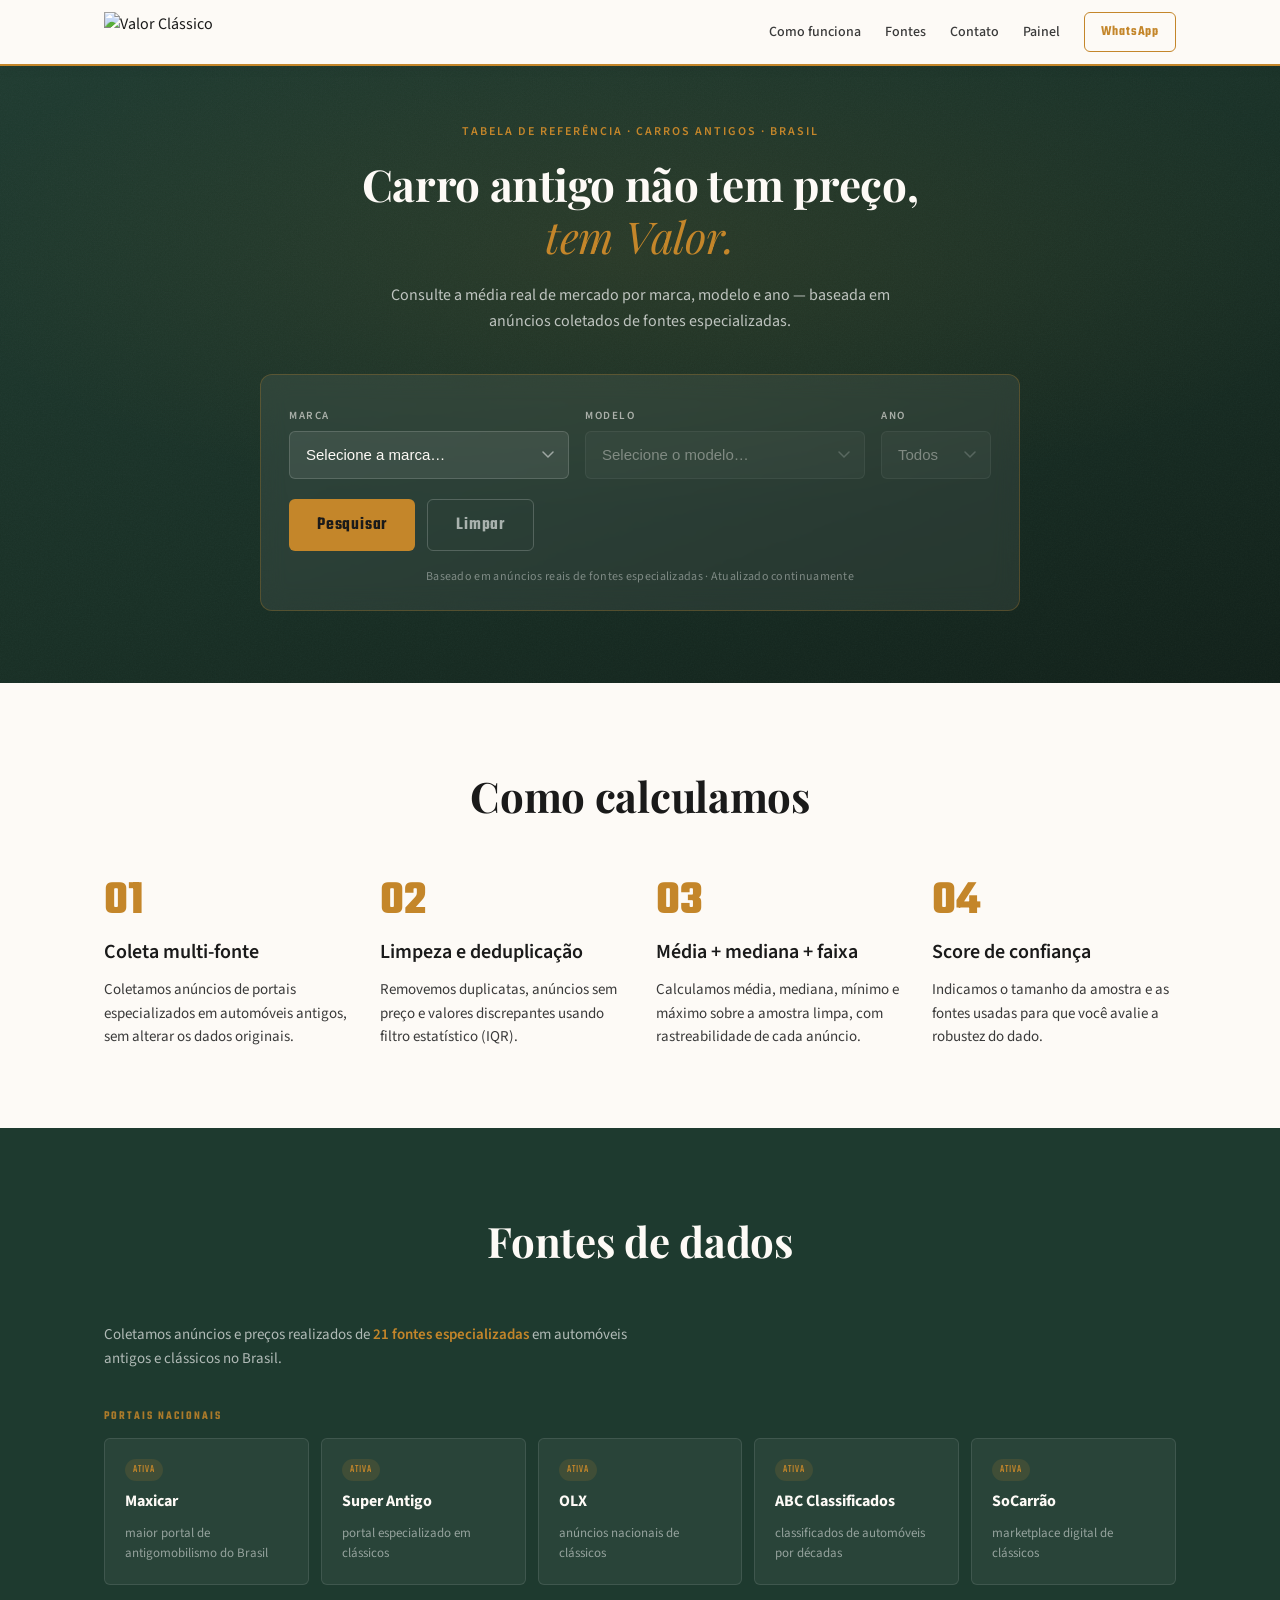
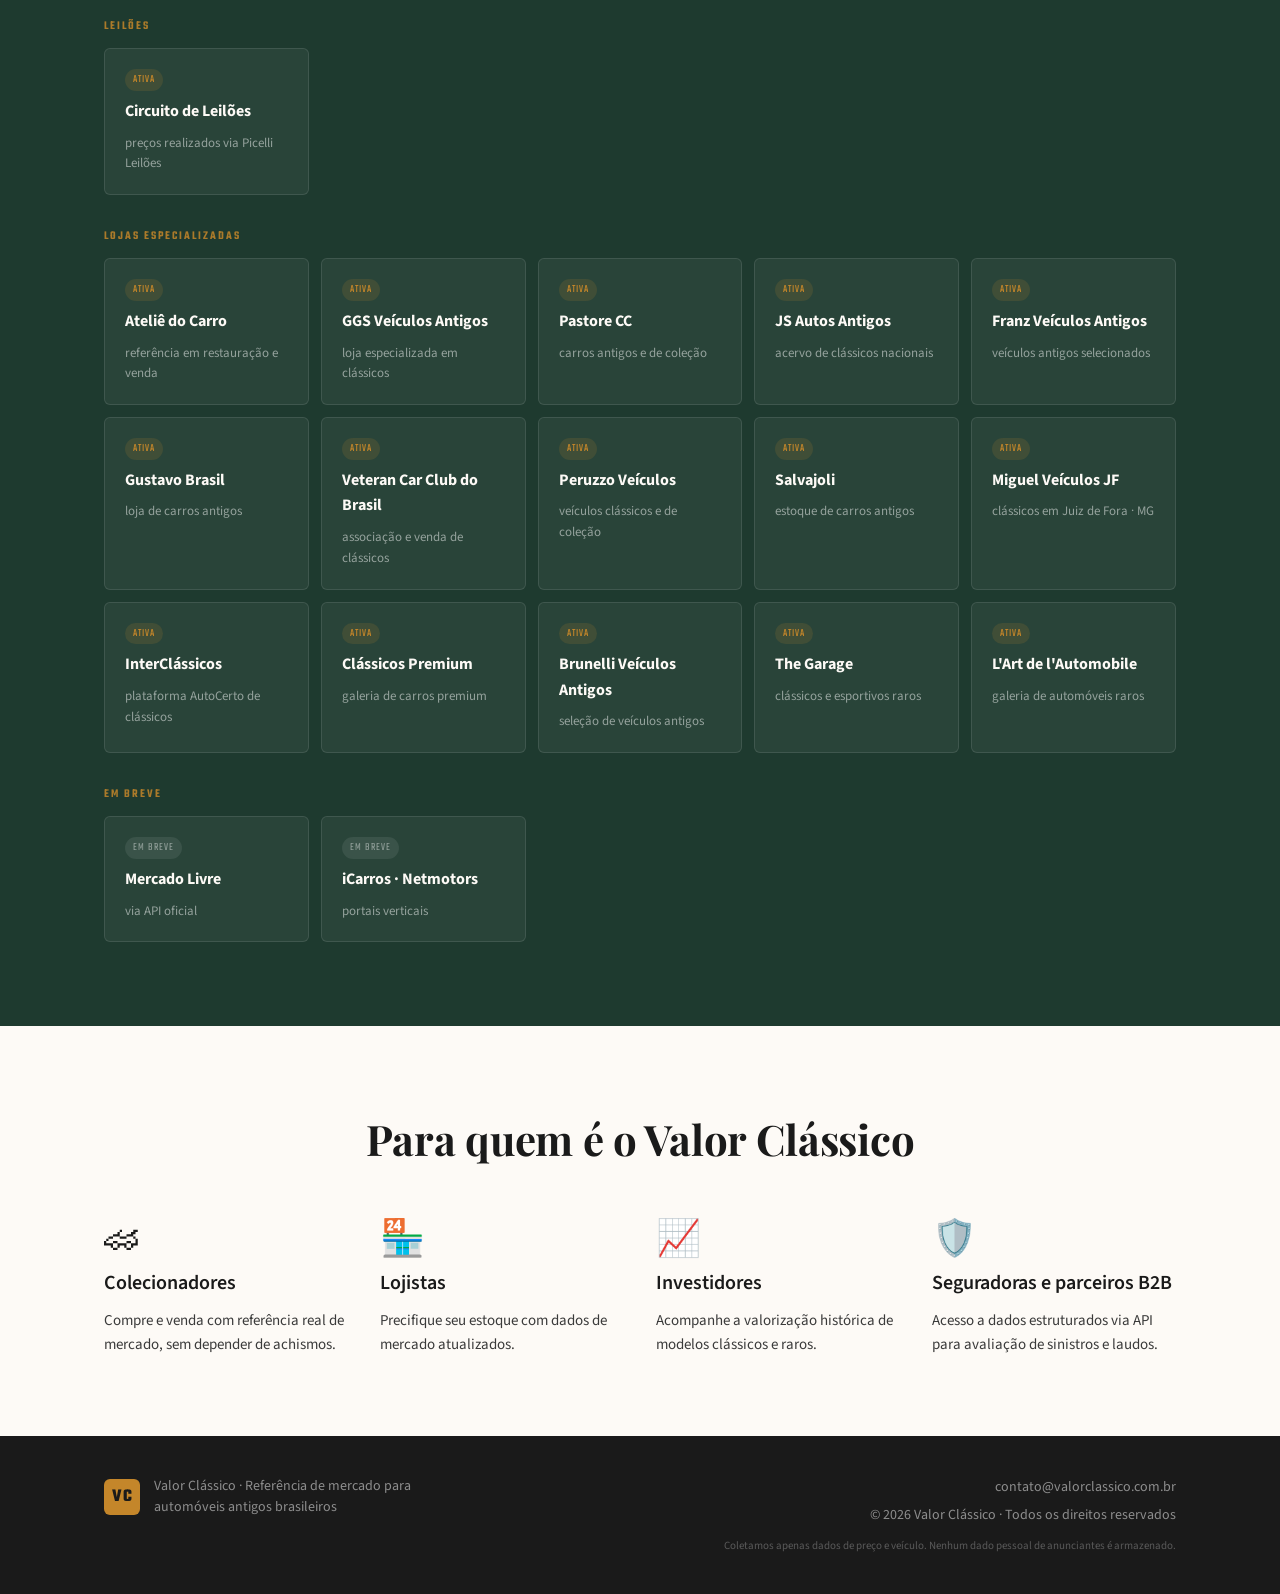
==== commit 31e4210f: "Update data sources section with all 21 active connectors Organizes sources into categories: Portais" ====
--- a/index.html
+++ b/index.html
@@ -114,6 +114,9 @@
   <section id="data-sources" class="section-dark">
     <div class="container">
       <h2 class="section-title">Fontes de dados</h2>
+      <p class="sources-intro">Coletamos anúncios e preços realizados de <strong>21 fontes especializadas</strong> em automóveis antigos e clássicos no Brasil.</p>
+
+      <p class="sources-category-label">Portais nacionais</p>
       <div class="sources-grid">
         <div class="source-card source-card--active">
           <span class="source-status source-status--active">Ativa</span>
@@ -127,23 +130,115 @@
         </div>
         <div class="source-card source-card--active">
           <span class="source-status source-status--active">Ativa</span>
-          <strong>Ateliê do Carro</strong>
-          <span>loja referência em restauração</span>
-        </div>
+          <strong>OLX</strong>
+          <span>anúncios nacionais de clássicos</span>
+        </div>
+        <div class="source-card source-card--active">
+          <span class="source-status source-status--active">Ativa</span>
+          <strong>ABC Classificados</strong>
+          <span>classificados de automóveis por décadas</span>
+        </div>
+        <div class="source-card source-card--active">
+          <span class="source-status source-status--active">Ativa</span>
+          <strong>SoCarrão</strong>
+          <span>marketplace digital de clássicos</span>
+        </div>
+      </div>
+
+      <p class="sources-category-label">Leilões</p>
+      <div class="sources-grid">
         <div class="source-card source-card--active">
           <span class="source-status source-status--active">Ativa</span>
           <strong>Circuito de Leilões</strong>
           <span>preços realizados via Picelli Leilões</span>
         </div>
+      </div>
+
+      <p class="sources-category-label">Lojas especializadas</p>
+      <div class="sources-grid">
+        <div class="source-card source-card--active">
+          <span class="source-status source-status--active">Ativa</span>
+          <strong>Ateliê do Carro</strong>
+          <span>referência em restauração e venda</span>
+        </div>
+        <div class="source-card source-card--active">
+          <span class="source-status source-status--active">Ativa</span>
+          <strong>GGS Veículos Antigos</strong>
+          <span>loja especializada em clássicos</span>
+        </div>
+        <div class="source-card source-card--active">
+          <span class="source-status source-status--active">Ativa</span>
+          <strong>Pastore CC</strong>
+          <span>carros antigos e de coleção</span>
+        </div>
+        <div class="source-card source-card--active">
+          <span class="source-status source-status--active">Ativa</span>
+          <strong>JS Autos Antigos</strong>
+          <span>acervo de clássicos nacionais</span>
+        </div>
+        <div class="source-card source-card--active">
+          <span class="source-status source-status--active">Ativa</span>
+          <strong>Franz Veículos Antigos</strong>
+          <span>veículos antigos selecionados</span>
+        </div>
+        <div class="source-card source-card--active">
+          <span class="source-status source-status--active">Ativa</span>
+          <strong>Gustavo Brasil</strong>
+          <span>loja de carros antigos</span>
+        </div>
+        <div class="source-card source-card--active">
+          <span class="source-status source-status--active">Ativa</span>
+          <strong>Veteran Car Club do Brasil</strong>
+          <span>associação e venda de clássicos</span>
+        </div>
+        <div class="source-card source-card--active">
+          <span class="source-status source-status--active">Ativa</span>
+          <strong>Peruzzo Veículos</strong>
+          <span>veículos clássicos e de coleção</span>
+        </div>
+        <div class="source-card source-card--active">
+          <span class="source-status source-status--active">Ativa</span>
+          <strong>Salvajoli</strong>
+          <span>estoque de carros antigos</span>
+        </div>
+        <div class="source-card source-card--active">
+          <span class="source-status source-status--active">Ativa</span>
+          <strong>Miguel Veículos JF</strong>
+          <span>clássicos em Juiz de Fora · MG</span>
+        </div>
+        <div class="source-card source-card--active">
+          <span class="source-status source-status--active">Ativa</span>
+          <strong>InterClássicos</strong>
+          <span>plataforma AutoCerto de clássicos</span>
+        </div>
+        <div class="source-card source-card--active">
+          <span class="source-status source-status--active">Ativa</span>
+          <strong>Clássicos Premium</strong>
+          <span>galeria de carros premium</span>
+        </div>
+        <div class="source-card source-card--active">
+          <span class="source-status source-status--active">Ativa</span>
+          <strong>Brunelli Veículos Antigos</strong>
+          <span>seleção de veículos antigos</span>
+        </div>
+        <div class="source-card source-card--active">
+          <span class="source-status source-status--active">Ativa</span>
+          <strong>The Garage</strong>
+          <span>clássicos e esportivos raros</span>
+        </div>
+        <div class="source-card source-card--active">
+          <span class="source-status source-status--active">Ativa</span>
+          <strong>L'Art de l'Automobile</strong>
+          <span>galeria de automóveis raros</span>
+        </div>
+      </div>
+
+      <p class="sources-category-label">Em breve</p>
+      <div class="sources-grid">
         <div class="source-card source-card--planned">
           <span class="source-status source-status--planned">Em breve</span>
           <strong>Mercado Livre</strong>
           <span>via API oficial</span>
-        </div>
-        <div class="source-card source-card--active">
-          <span class="source-status source-status--active">Ativa</span>
-          <strong>OLX</strong>
-          <span>anúncios nacionais</span>
         </div>
         <div class="source-card source-card--planned">
           <span class="source-status source-status--planned">Em breve</span>
--- a/static/styles.css
+++ b/static/styles.css
@@ -775,10 +775,36 @@
 /* ══════════════════════════════════════════════
    FONTES
    ══════════════════════════════════════════════ */
+.sources-intro {
+  font-size: 15px;
+  color: rgba(255,255,255,.65);
+  margin-bottom: 36px;
+  max-width: 560px;
+}
+
+.sources-intro strong {
+  color: var(--vc-accent);
+  font-weight: 600;
+}
+
+.sources-category-label {
+  font-family: 'Teko', sans-serif;
+  font-size: 12px;
+  font-weight: 600;
+  letter-spacing: 2px;
+  text-transform: uppercase;
+  color: var(--vc-accent);
+  margin: 32px 0 12px;
+  opacity: .85;
+}
+
+.sources-category-label:first-of-type { margin-top: 0; }
+
 .sources-grid {
   display: grid;
-  grid-template-columns: repeat(auto-fill, minmax(180px, 1fr));
-  gap: 16px;
+  grid-template-columns: repeat(auto-fill, minmax(170px, 1fr));
+  gap: 12px;
+  margin-bottom: 4px;
 }
 
 .source-card {
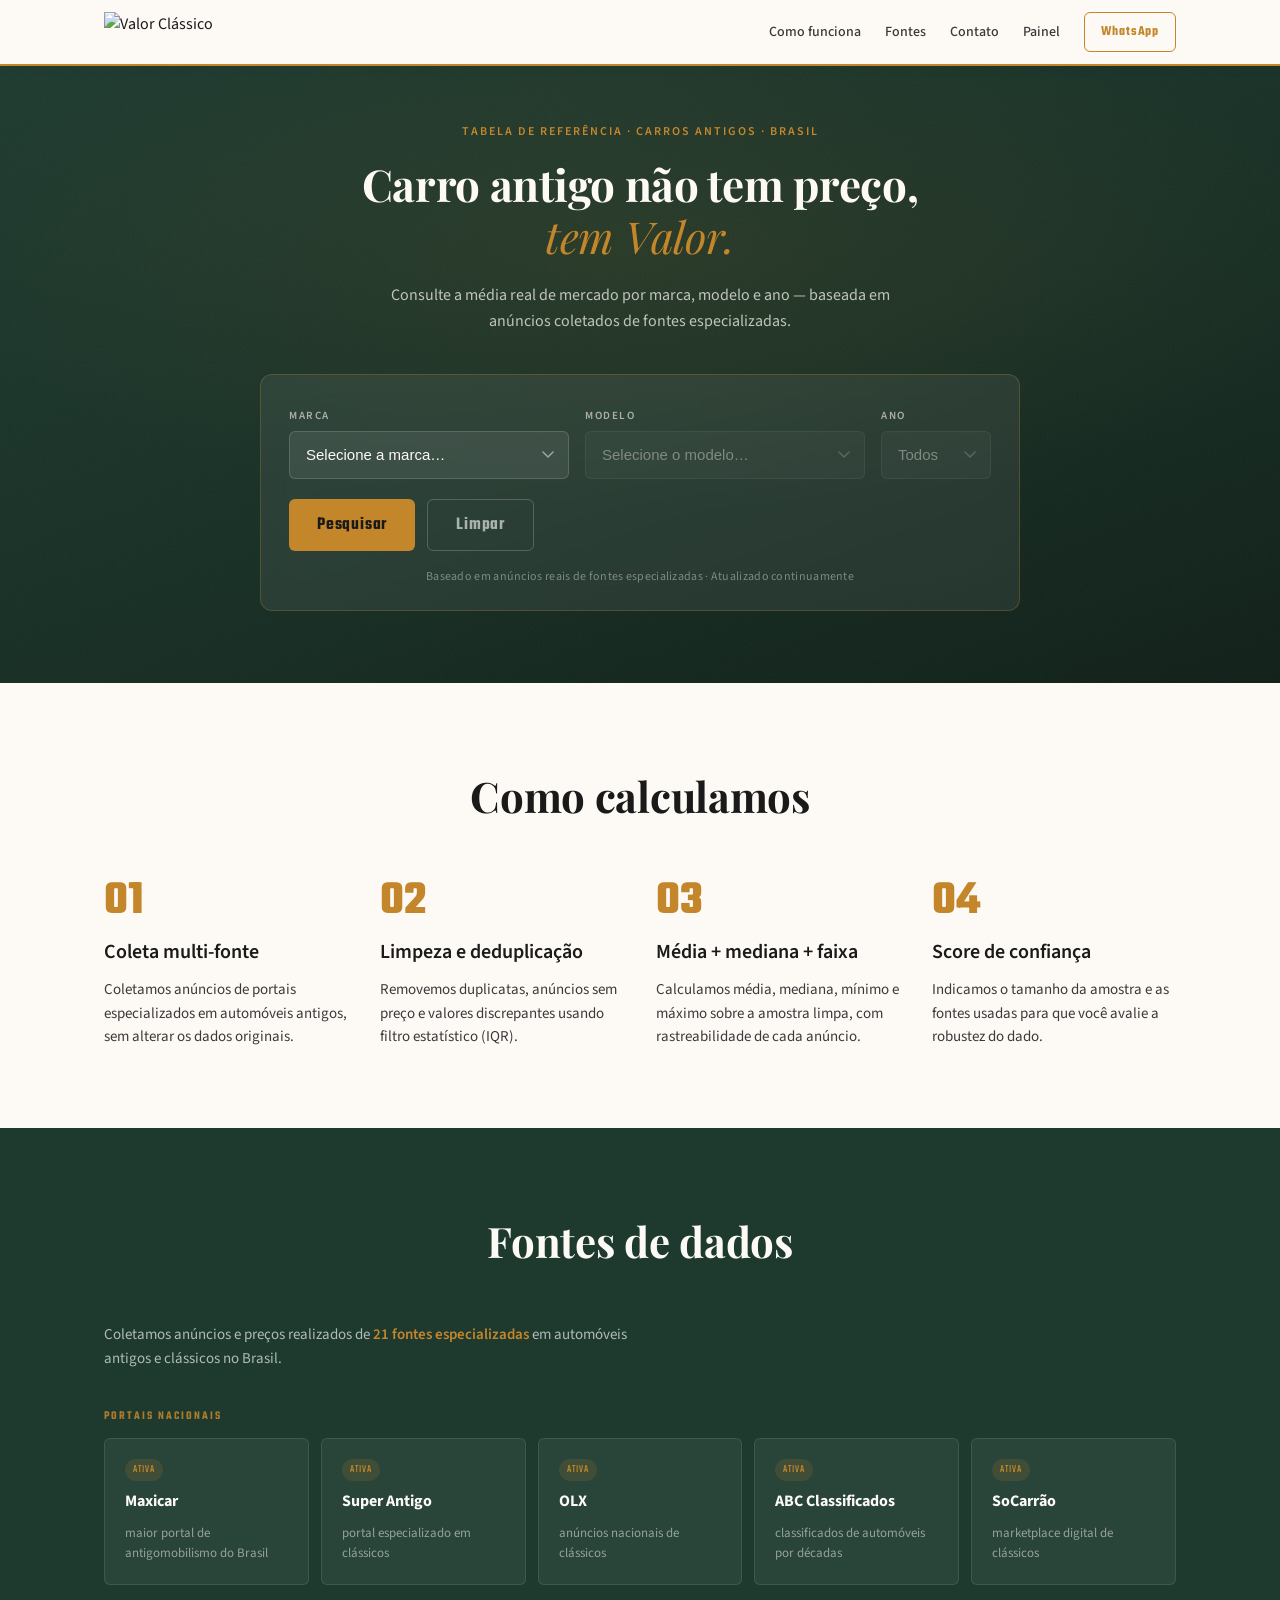
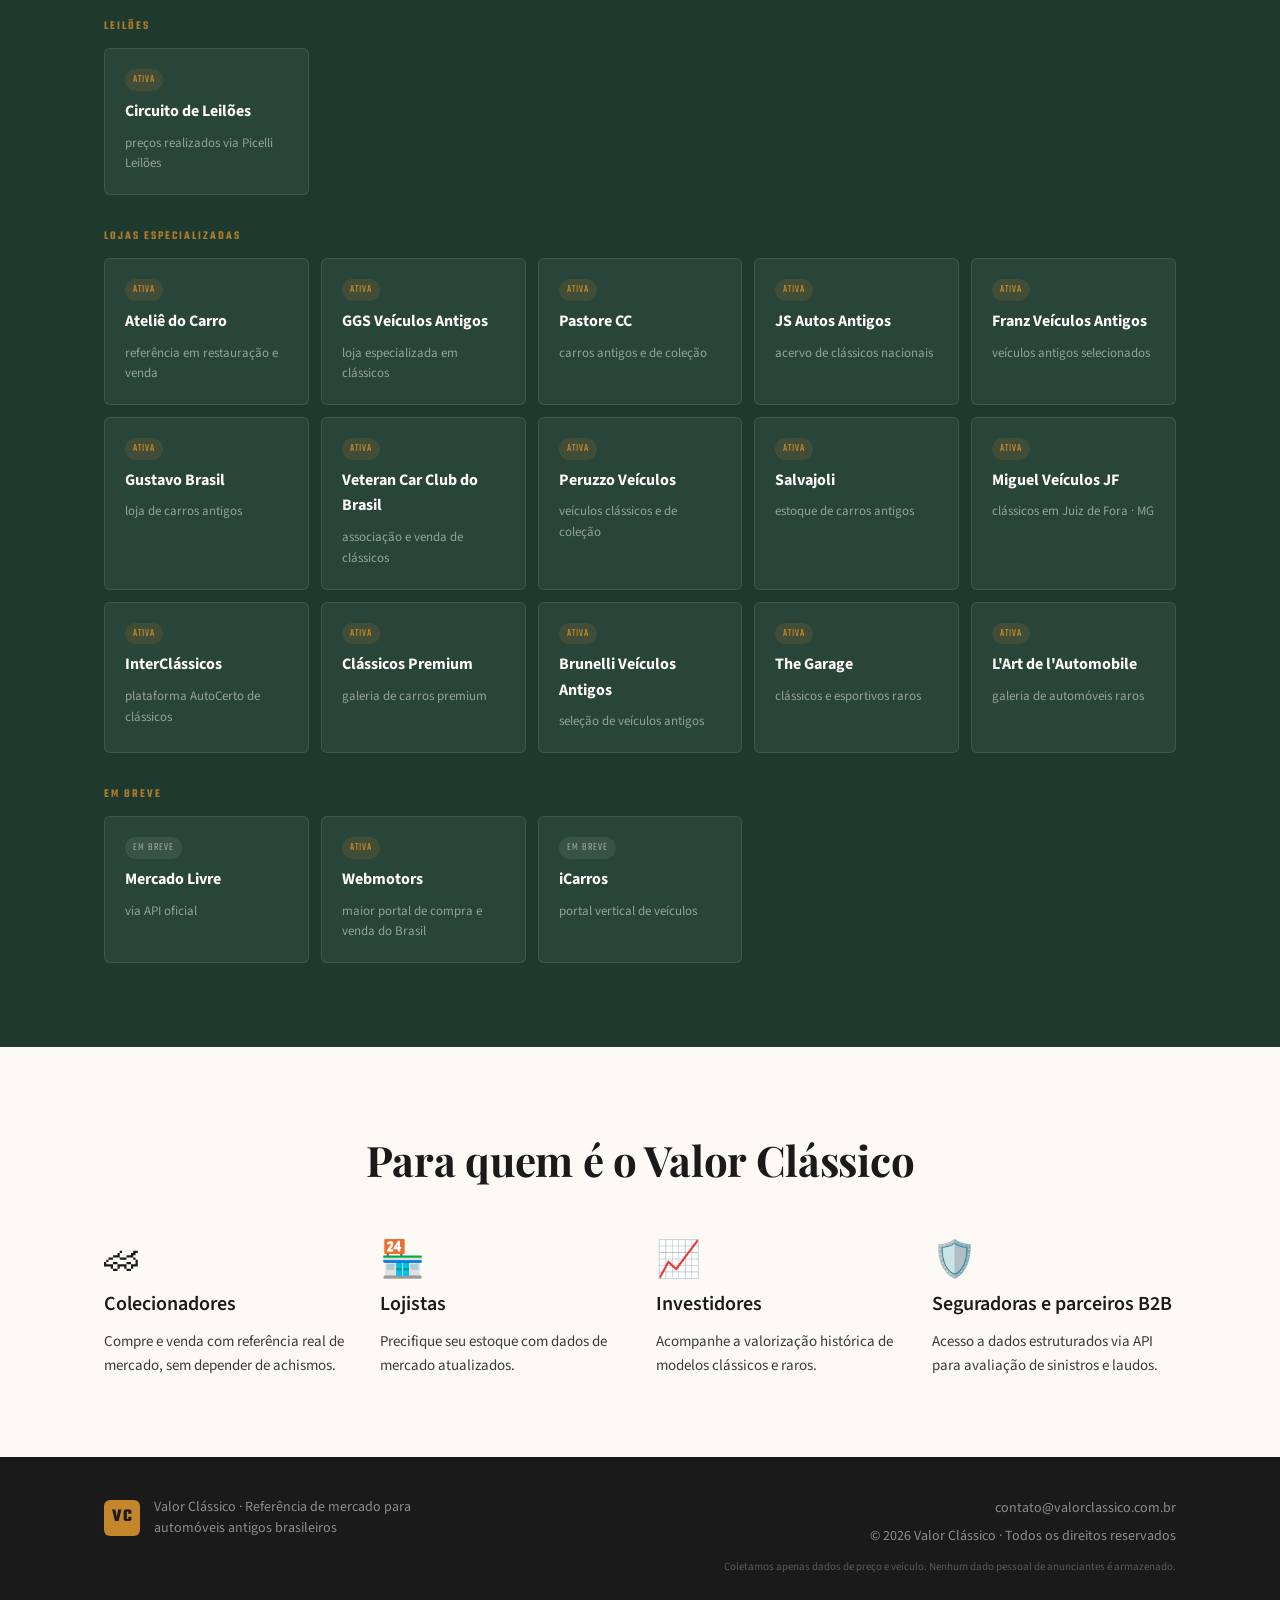
==== commit dc801da8: "Add Webmotors connector and fix source card names - Fix 'Netmotors' -> 'Webmotors' throughout - Spli" ====
--- a/index.html
+++ b/index.html
@@ -240,10 +240,15 @@
           <strong>Mercado Livre</strong>
           <span>via API oficial</span>
         </div>
+        <div class="source-card source-card--active">
+          <span class="source-status source-status--active">Ativa</span>
+          <strong>Webmotors</strong>
+          <span>maior portal de compra e venda do Brasil</span>
+        </div>
         <div class="source-card source-card--planned">
           <span class="source-status source-status--planned">Em breve</span>
-          <strong>iCarros · Netmotors</strong>
-          <span>portais verticais</span>
+          <strong>iCarros</strong>
+          <span>portal vertical de veículos</span>
         </div>
       </div>
     </div>
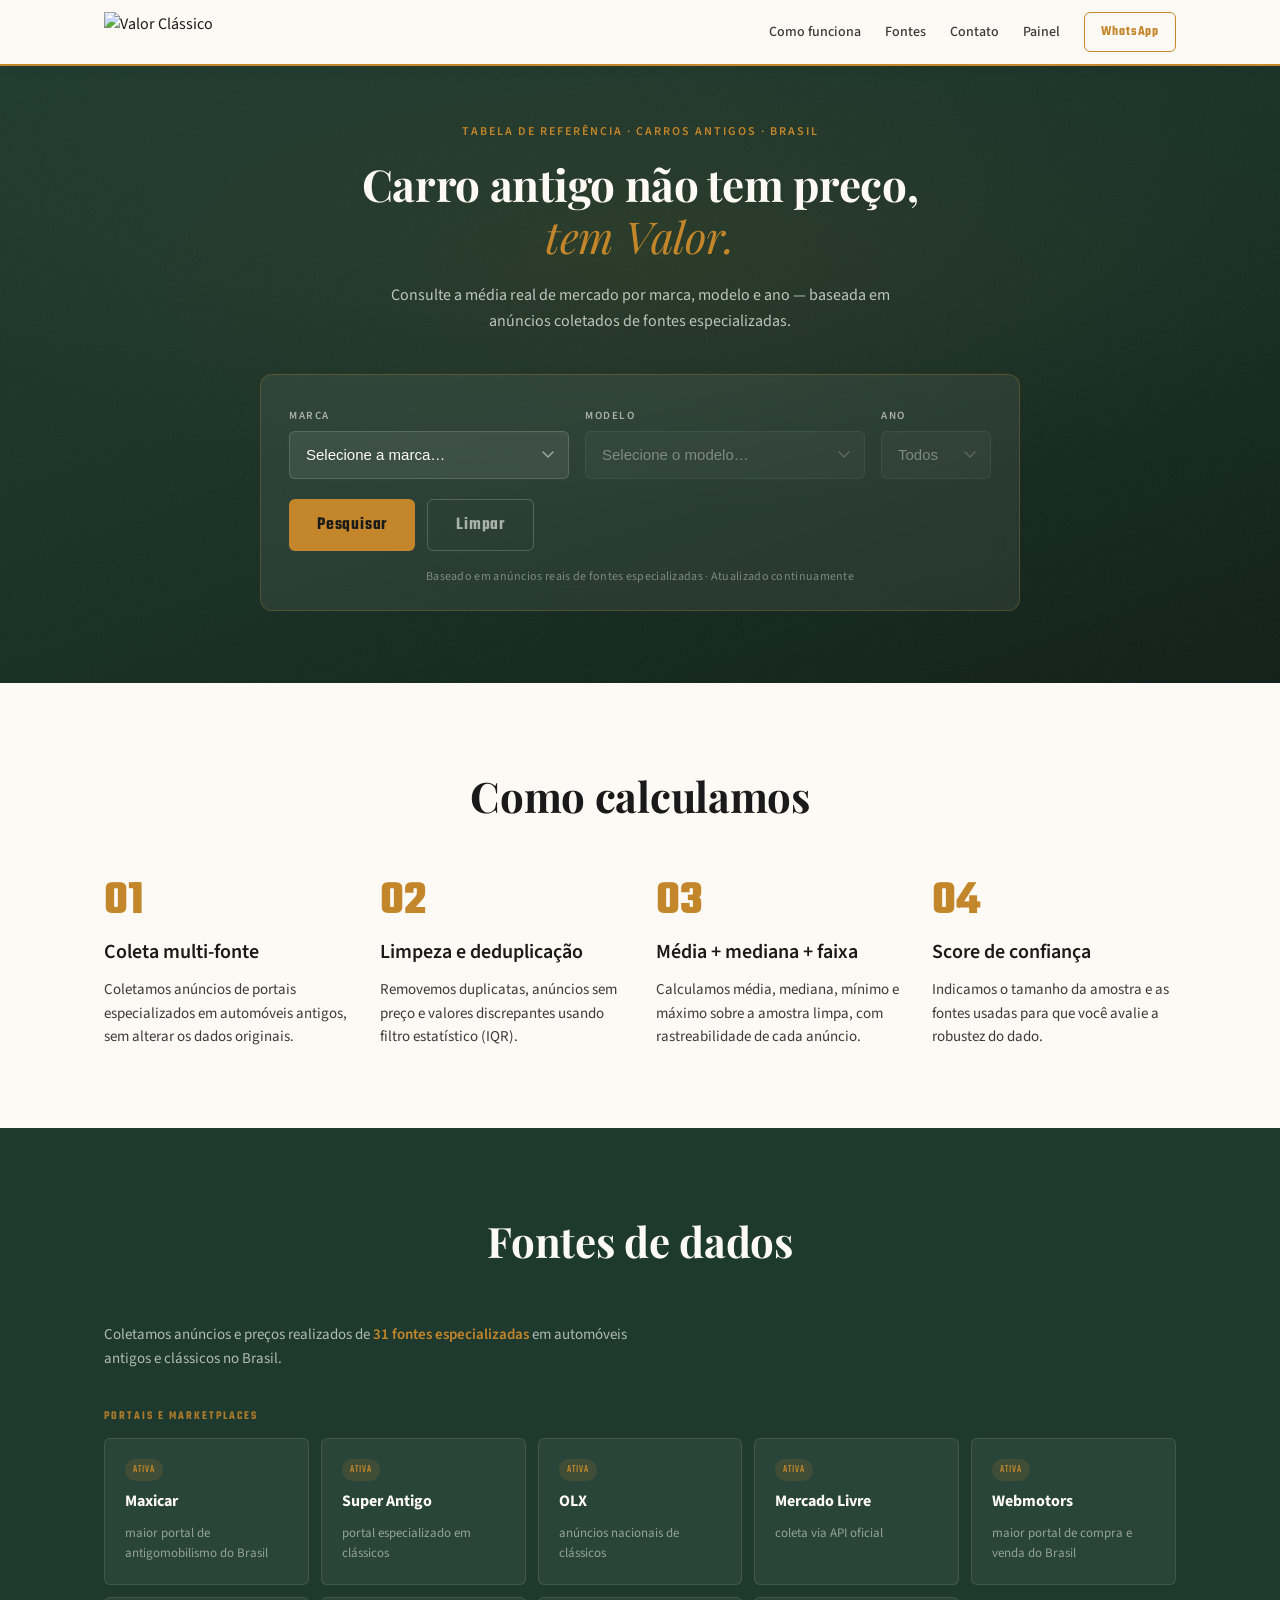
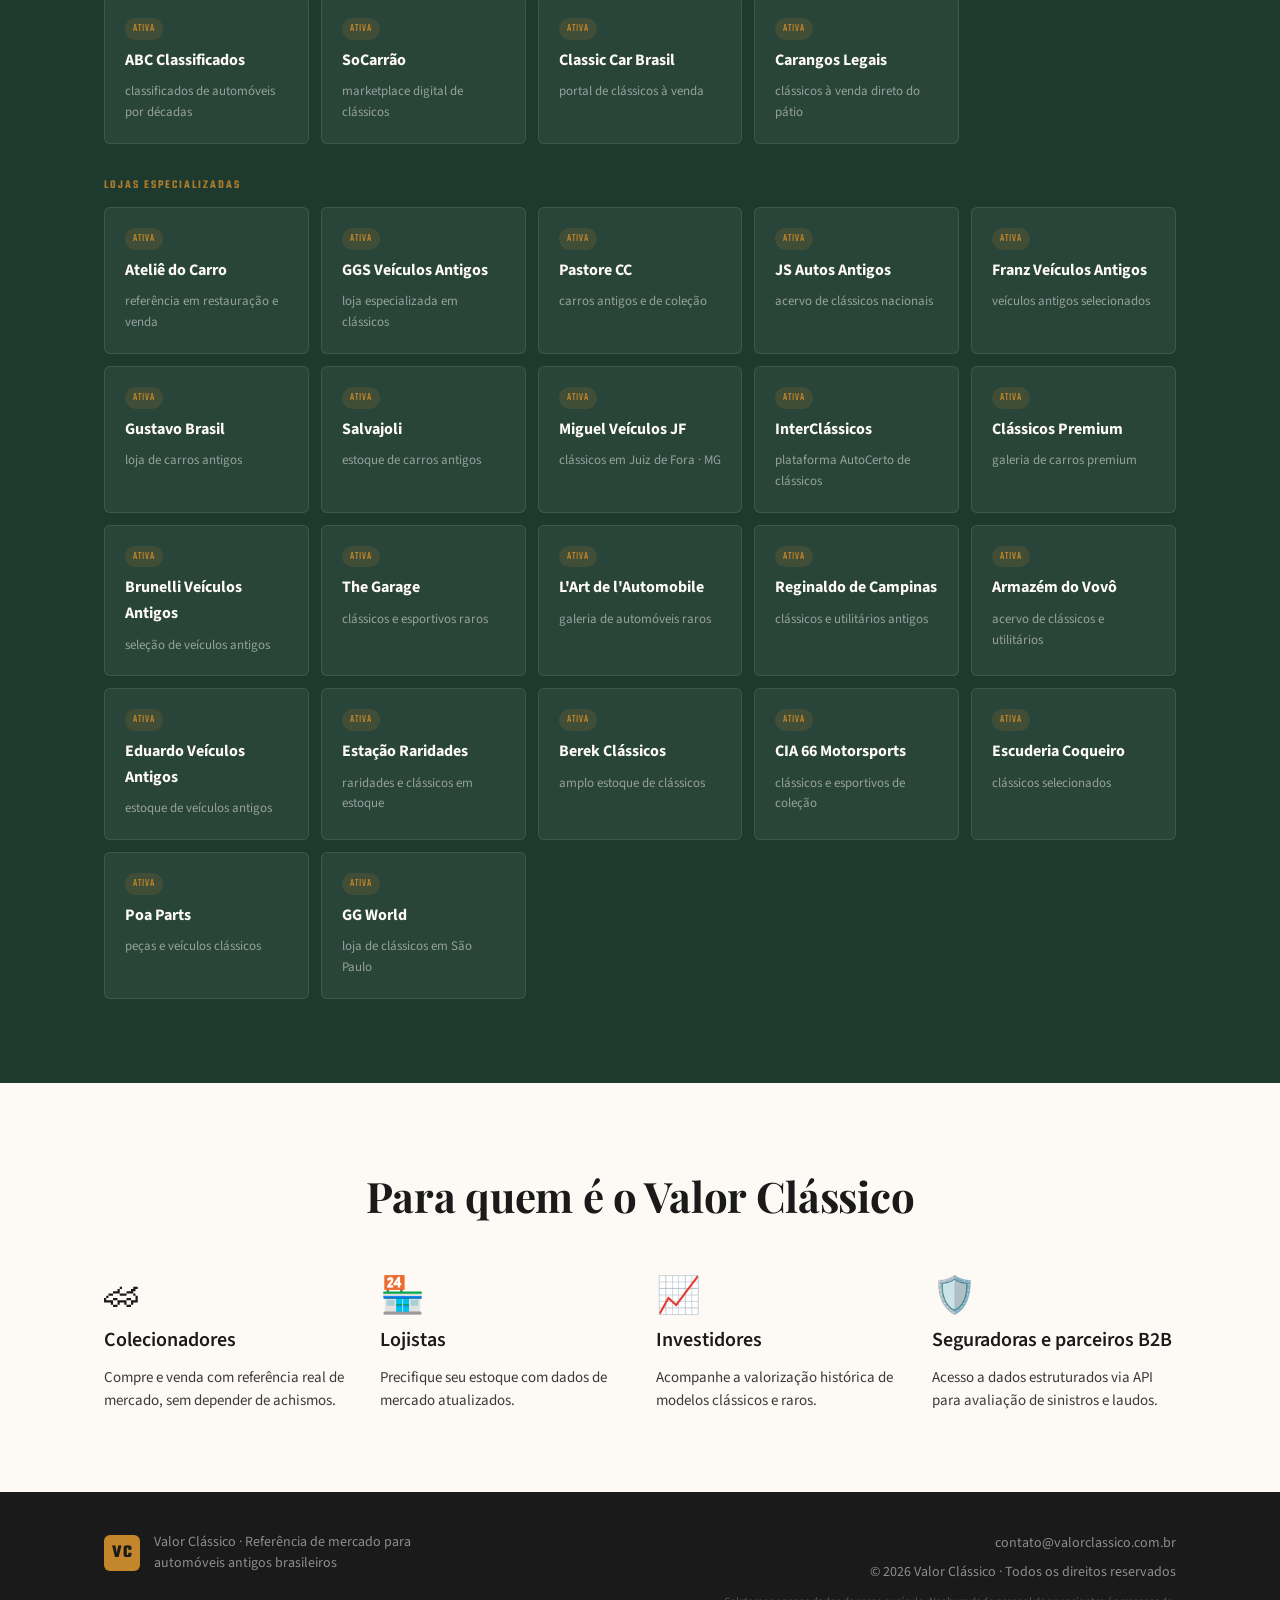
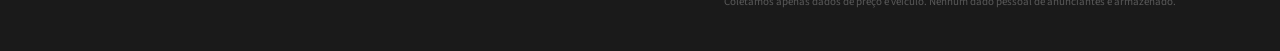
==== commit cfbf878a: "Corrigir seção "Fontes de dados" da home para refletir os conectores reais A seção estava desatualiz" ====
--- a/index.html
+++ b/index.html
@@ -114,9 +114,9 @@
   <section id="data-sources" class="section-dark">
     <div class="container">
       <h2 class="section-title">Fontes de dados</h2>
-      <p class="sources-intro">Coletamos anúncios e preços realizados de <strong>21 fontes especializadas</strong> em automóveis antigos e clássicos no Brasil.</p>
-
-      <p class="sources-category-label">Portais nacionais</p>
+      <p class="sources-intro">Coletamos anúncios e preços realizados de <strong>31 fontes especializadas</strong> em automóveis antigos e clássicos no Brasil.</p>
+
+      <p class="sources-category-label">Portais e marketplaces</p>
       <div class="sources-grid">
         <div class="source-card source-card--active">
           <span class="source-status source-status--active">Ativa</span>
@@ -135,6 +135,16 @@
         </div>
         <div class="source-card source-card--active">
           <span class="source-status source-status--active">Ativa</span>
+          <strong>Mercado Livre</strong>
+          <span>coleta via API oficial</span>
+        </div>
+        <div class="source-card source-card--active">
+          <span class="source-status source-status--active">Ativa</span>
+          <strong>Webmotors</strong>
+          <span>maior portal de compra e venda do Brasil</span>
+        </div>
+        <div class="source-card source-card--active">
+          <span class="source-status source-status--active">Ativa</span>
           <strong>ABC Classificados</strong>
           <span>classificados de automóveis por décadas</span>
         </div>
@@ -143,14 +153,15 @@
           <strong>SoCarrão</strong>
           <span>marketplace digital de clássicos</span>
         </div>
-      </div>
-
-      <p class="sources-category-label">Leilões</p>
-      <div class="sources-grid">
-        <div class="source-card source-card--active">
-          <span class="source-status source-status--active">Ativa</span>
-          <strong>Circuito de Leilões</strong>
-          <span>preços realizados via Picelli Leilões</span>
+        <div class="source-card source-card--active">
+          <span class="source-status source-status--active">Ativa</span>
+          <strong>Classic Car Brasil</strong>
+          <span>portal de clássicos à venda</span>
+        </div>
+        <div class="source-card source-card--active">
+          <span class="source-status source-status--active">Ativa</span>
+          <strong>Carangos Legais</strong>
+          <span>clássicos à venda direto do pátio</span>
         </div>
       </div>
 
@@ -188,16 +199,6 @@
         </div>
         <div class="source-card source-card--active">
           <span class="source-status source-status--active">Ativa</span>
-          <strong>Veteran Car Club do Brasil</strong>
-          <span>associação e venda de clássicos</span>
-        </div>
-        <div class="source-card source-card--active">
-          <span class="source-status source-status--active">Ativa</span>
-          <strong>Peruzzo Veículos</strong>
-          <span>veículos clássicos e de coleção</span>
-        </div>
-        <div class="source-card source-card--active">
-          <span class="source-status source-status--active">Ativa</span>
           <strong>Salvajoli</strong>
           <span>estoque de carros antigos</span>
         </div>
@@ -231,24 +232,50 @@
           <strong>L'Art de l'Automobile</strong>
           <span>galeria de automóveis raros</span>
         </div>
-      </div>
-
-      <p class="sources-category-label">Em breve</p>
-      <div class="sources-grid">
-        <div class="source-card source-card--planned">
-          <span class="source-status source-status--planned">Em breve</span>
-          <strong>Mercado Livre</strong>
-          <span>via API oficial</span>
-        </div>
-        <div class="source-card source-card--active">
-          <span class="source-status source-status--active">Ativa</span>
-          <strong>Webmotors</strong>
-          <span>maior portal de compra e venda do Brasil</span>
-        </div>
-        <div class="source-card source-card--planned">
-          <span class="source-status source-status--planned">Em breve</span>
-          <strong>iCarros</strong>
-          <span>portal vertical de veículos</span>
+        <div class="source-card source-card--active">
+          <span class="source-status source-status--active">Ativa</span>
+          <strong>Reginaldo de Campinas</strong>
+          <span>clássicos e utilitários antigos</span>
+        </div>
+        <div class="source-card source-card--active">
+          <span class="source-status source-status--active">Ativa</span>
+          <strong>Armazém do Vovô</strong>
+          <span>acervo de clássicos e utilitários</span>
+        </div>
+        <div class="source-card source-card--active">
+          <span class="source-status source-status--active">Ativa</span>
+          <strong>Eduardo Veículos Antigos</strong>
+          <span>estoque de veículos antigos</span>
+        </div>
+        <div class="source-card source-card--active">
+          <span class="source-status source-status--active">Ativa</span>
+          <strong>Estação Raridades</strong>
+          <span>raridades e clássicos em estoque</span>
+        </div>
+        <div class="source-card source-card--active">
+          <span class="source-status source-status--active">Ativa</span>
+          <strong>Berek Clássicos</strong>
+          <span>amplo estoque de clássicos</span>
+        </div>
+        <div class="source-card source-card--active">
+          <span class="source-status source-status--active">Ativa</span>
+          <strong>CIA 66 Motorsports</strong>
+          <span>clássicos e esportivos de coleção</span>
+        </div>
+        <div class="source-card source-card--active">
+          <span class="source-status source-status--active">Ativa</span>
+          <strong>Escuderia Coqueiro</strong>
+          <span>clássicos selecionados</span>
+        </div>
+        <div class="source-card source-card--active">
+          <span class="source-status source-status--active">Ativa</span>
+          <strong>Poa Parts</strong>
+          <span>peças e veículos clássicos</span>
+        </div>
+        <div class="source-card source-card--active">
+          <span class="source-status source-status--active">Ativa</span>
+          <strong>GG World</strong>
+          <span>loja de clássicos em São Paulo</span>
         </div>
       </div>
     </div>
--- a/static/styles.css
+++ b/static/styles.css
@@ -1204,10 +1204,20 @@
   margin-bottom: 20px;
 }
 
+.admin-section-actions {
+  display: flex;
+  align-items: flex-start;
+  justify-content: space-between;
+  gap: 16px;
+  flex-wrap: wrap;
+  margin-bottom: 20px;
+}
+
 .admin-section-hint {
   font-size: 14px;
   color: var(--vc-ink-muted);
-  margin-bottom: 20px;
+  margin: 0;
+  flex: 1;
 }
 
 /* Stats cards */
@@ -1285,19 +1295,44 @@
 /* Source grid */
 .admin-source-grid {
   display: grid;
-  grid-template-columns: repeat(auto-fill, minmax(260px, 1fr));
+  grid-template-columns: repeat(auto-fill, minmax(280px, 1fr));
   gap: 12px;
 }
 
 .admin-source-card {
   display: flex;
-  align-items: center;
-  justify-content: space-between;
-  gap: 12px;
+  flex-direction: column;
+  gap: 10px;
   background: var(--vc-white);
   border: 1px solid var(--vc-border);
   border-radius: var(--radius);
   padding: 14px 18px;
+  transition: border-color 0.2s;
+}
+
+.admin-source-card--loading  { border-color: var(--vc-accent); }
+.admin-source-card--ok       { border-color: #2E7D32; }
+.admin-source-card--erro     { border-color: #C0392B; }
+.admin-source-card--inativa  { opacity: 0.5; }
+.admin-source-card--inativa .admin-source-nome { color: var(--vc-ink-muted); }
+
+.admin-badge-inativa {
+  font-size: 10px;
+  font-weight: 700;
+  color: var(--vc-ink-muted);
+  background: var(--vc-border);
+  border-radius: 3px;
+  padding: 1px 6px;
+  text-transform: uppercase;
+  letter-spacing: 0.4px;
+  white-space: nowrap;
+}
+
+.admin-source-top {
+  display: flex;
+  align-items: center;
+  justify-content: space-between;
+  gap: 12px;
 }
 
 .admin-source-info {
@@ -1316,14 +1351,73 @@
   white-space: nowrap;
 }
 
-.admin-source-status {
-  font-size: 16px;
-  flex-shrink: 0;
-}
-
-.admin-source-status--loading { color: var(--vc-accent); }
-.admin-source-status--ok      { color: #2E7D32; }
-.admin-source-status--erro    { color: #C0392B; }
+/* Barra de progresso */
+.admin-progress-wrap {
+  height: 5px;
+  background: var(--vc-border);
+  border-radius: 3px;
+  overflow: hidden;
+  display: none;
+}
+
+.admin-source-card--loading .admin-progress-wrap,
+.admin-source-card--ok      .admin-progress-wrap,
+.admin-source-card--erro    .admin-progress-wrap {
+  display: block;
+}
+
+.admin-progress-bar {
+  height: 100%;
+  width: 0%;
+  border-radius: 3px;
+}
+
+.admin-source-card--loading .admin-progress-bar {
+  width: 100%;
+  background: linear-gradient(
+    90deg,
+    var(--vc-accent) 0%,
+    #a0522d 40%,
+    var(--vc-accent) 80%
+  );
+  background-size: 200% 100%;
+  animation: prog-slide 1.4s linear infinite;
+}
+
+.admin-source-card--ok .admin-progress-bar {
+  width: 100%;
+  background: #2E7D32;
+  animation: none;
+}
+
+.admin-source-card--erro .admin-progress-bar {
+  width: 100%;
+  background: #C0392B;
+  animation: none;
+}
+
+@keyframes prog-slide {
+  0%   { background-position: 100% 0; }
+  100% { background-position: -100% 0; }
+}
+
+/* Mensagem de resultado abaixo da barra */
+.admin-progress-msg {
+  font-size: 12px;
+  min-height: 0;
+  line-height: 1.4;
+  display: none;
+}
+
+.admin-source-card--loading .admin-progress-msg,
+.admin-source-card--ok      .admin-progress-msg,
+.admin-source-card--erro    .admin-progress-msg {
+  display: block;
+}
+
+.admin-source-card--loading .admin-progress-msg { color: var(--vc-ink-muted); }
+.admin-source-card--ok      .admin-progress-msg { color: #2E7D32; font-weight: 600; }
+.admin-source-card--erro    .admin-progress-msg { color: #C0392B; font-weight: 600; }
 
 .admin-btn-coletar {
   flex-shrink: 0;
@@ -1389,3 +1483,175 @@
   .admin-source-grid { grid-template-columns: 1fr; }
   .admin-stats-grid  { grid-template-columns: 1fr 1fr; }
 }
+
+/* ══════════════════════════════════════════════
+   ANÚNCIOS — /admin/anuncios
+   ══════════════════════════════════════════════ */
+
+/* Filtros */
+.an-filters-section { padding-bottom: 0; }
+.an-filters {
+  display: flex;
+  flex-wrap: wrap;
+  align-items: flex-end;
+  gap: 12px 16px;
+}
+.an-filter-group { display: flex; flex-direction: column; gap: 4px; }
+.an-filter-label {
+  font-size: 11px;
+  font-weight: 600;
+  text-transform: uppercase;
+  letter-spacing: .05em;
+  color: var(--vc-ink-muted);
+}
+.an-filter-input,
+.an-filter-select {
+  height: 36px;
+  padding: 0 10px;
+  border: 1px solid var(--vc-border);
+  border-radius: var(--radius);
+  background: var(--vc-white);
+  color: var(--vc-ink);
+  font-size: 14px;
+  font-family: inherit;
+  min-width: 160px;
+}
+.an-filter-input--short { min-width: 90px; max-width: 90px; }
+.an-filter-select--sm   { min-width: 70px; max-width: 70px; }
+.an-filter-input:focus,
+.an-filter-select:focus {
+  outline: 2px solid var(--vc-accent);
+  outline-offset: 2px;
+}
+.an-filter-btn { height: 36px; align-self: flex-end; }
+
+/* Toolbar (sumário + page size) */
+.an-toolbar {
+  display: flex;
+  align-items: center;
+  justify-content: space-between;
+  padding: 12px 0 8px;
+  gap: 16px;
+  flex-wrap: wrap;
+}
+.an-total {
+  font-size: 13px;
+  color: var(--vc-ink-muted);
+}
+.an-page-size-wrap {
+  display: flex;
+  align-items: center;
+  gap: 8px;
+}
+
+/* Tabela */
+.an-table-section { padding-top: 0; }
+.an-table-wrap { overflow-x: auto; }
+.an-table {
+  width: 100%;
+  border-collapse: collapse;
+  font-size: 13px;
+}
+.an-th {
+  padding: 9px 12px;
+  background: var(--vc-surface-warm);
+  border-bottom: 2px solid var(--vc-border);
+  text-align: left;
+  font-size: 11px;
+  font-weight: 700;
+  text-transform: uppercase;
+  letter-spacing: .06em;
+  color: var(--vc-ink-muted);
+  white-space: nowrap;
+}
+.an-th--sortable {
+  cursor: pointer;
+  user-select: none;
+}
+.an-th--sortable:hover { background: var(--vc-border); color: var(--vc-ink); }
+.an-th--num { text-align: right; }
+.an-sort-icon { margin-left: 4px; color: var(--vc-accent); }
+
+.an-td {
+  padding: 8px 12px;
+  border-bottom: 1px solid var(--vc-border);
+  vertical-align: middle;
+  color: var(--vc-ink);
+  max-width: 320px;
+}
+.an-td--titulo { max-width: 380px; }
+.an-td--num  { text-align: right; font-variant-numeric: tabular-nums; }
+.an-td--data { white-space: nowrap; color: var(--vc-ink-muted); }
+.an-td--fonte { white-space: nowrap; }
+
+.an-table tr:hover td { background: var(--vc-surface); }
+
+.an-link {
+  color: var(--vc-accent);
+  text-decoration: none;
+  font-weight: 500;
+}
+.an-link:hover { text-decoration: underline; }
+
+.an-badge-fonte {
+  display: inline-block;
+  padding: 2px 7px;
+  border-radius: 20px;
+  background: var(--vc-surface-warm);
+  border: 1px solid var(--vc-border);
+  font-size: 11px;
+  font-weight: 600;
+  color: var(--vc-ink-soft);
+  letter-spacing: .03em;
+}
+
+.an-empty {
+  padding: 32px;
+  text-align: center;
+  color: var(--vc-ink-muted);
+  font-style: italic;
+}
+.an-empty--erro { color: #C0392B; font-style: normal; font-weight: 600; }
+
+/* Paginação */
+.an-pagination {
+  display: flex;
+  flex-wrap: wrap;
+  gap: 6px;
+  justify-content: center;
+  padding: 20px 0 32px;
+}
+.an-page-btn {
+  min-width: 36px;
+  height: 36px;
+  padding: 0 10px;
+  border: 1px solid var(--vc-border);
+  border-radius: var(--radius);
+  background: var(--vc-white);
+  color: var(--vc-ink);
+  font-size: 13px;
+  font-family: inherit;
+  cursor: pointer;
+  transition: background var(--transition), border-color var(--transition);
+}
+.an-page-btn:hover { background: var(--vc-surface-warm); border-color: var(--vc-accent); }
+.an-page-btn--active {
+  background: var(--vc-accent);
+  border-color: var(--vc-accent);
+  color: #fff;
+  font-weight: 700;
+  cursor: default;
+}
+.an-page-ellipsis {
+  line-height: 36px;
+  padding: 0 4px;
+  color: var(--vc-ink-muted);
+  font-size: 14px;
+}
+
+@media (max-width: 680px) {
+  .an-filters { flex-direction: column; }
+  .an-filter-input, .an-filter-select { min-width: 100%; }
+  .an-filter-input--short, .an-filter-select--sm { max-width: 100%; }
+  .an-td--titulo { max-width: 200px; }
+}
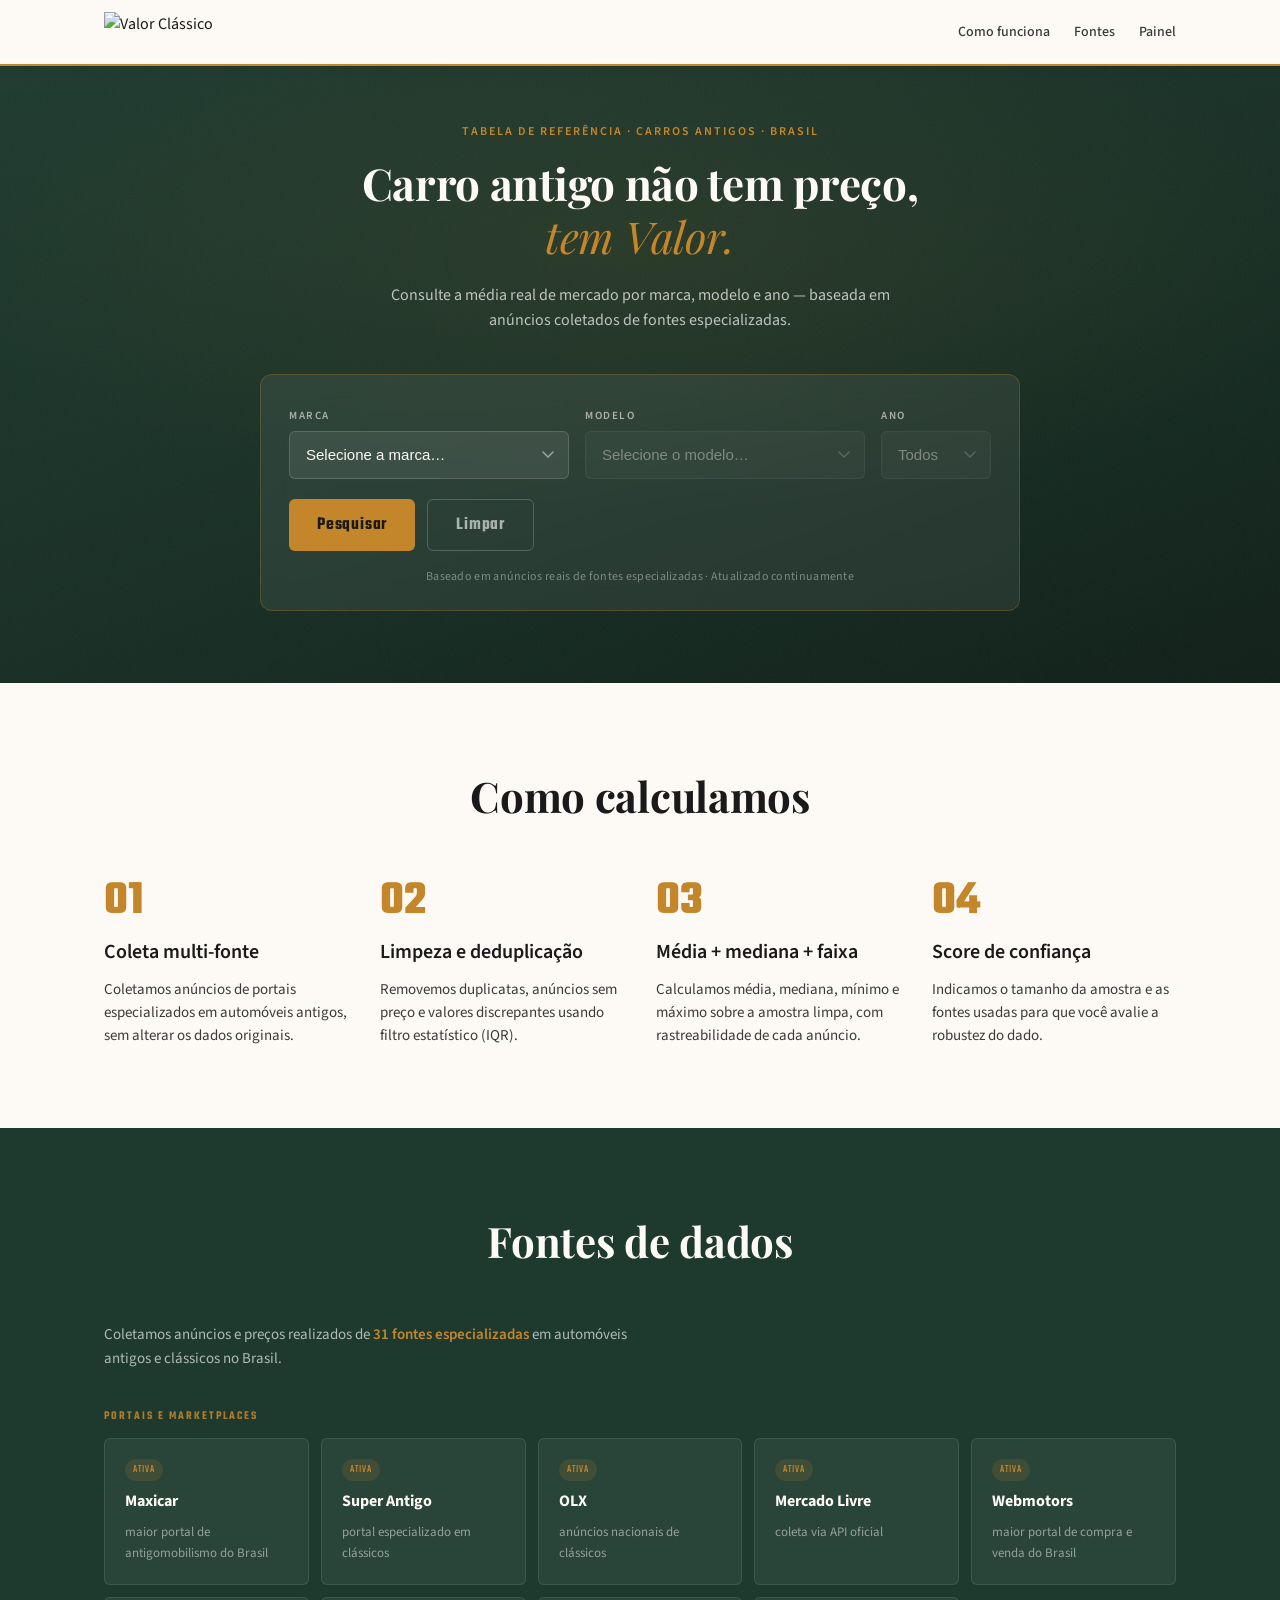
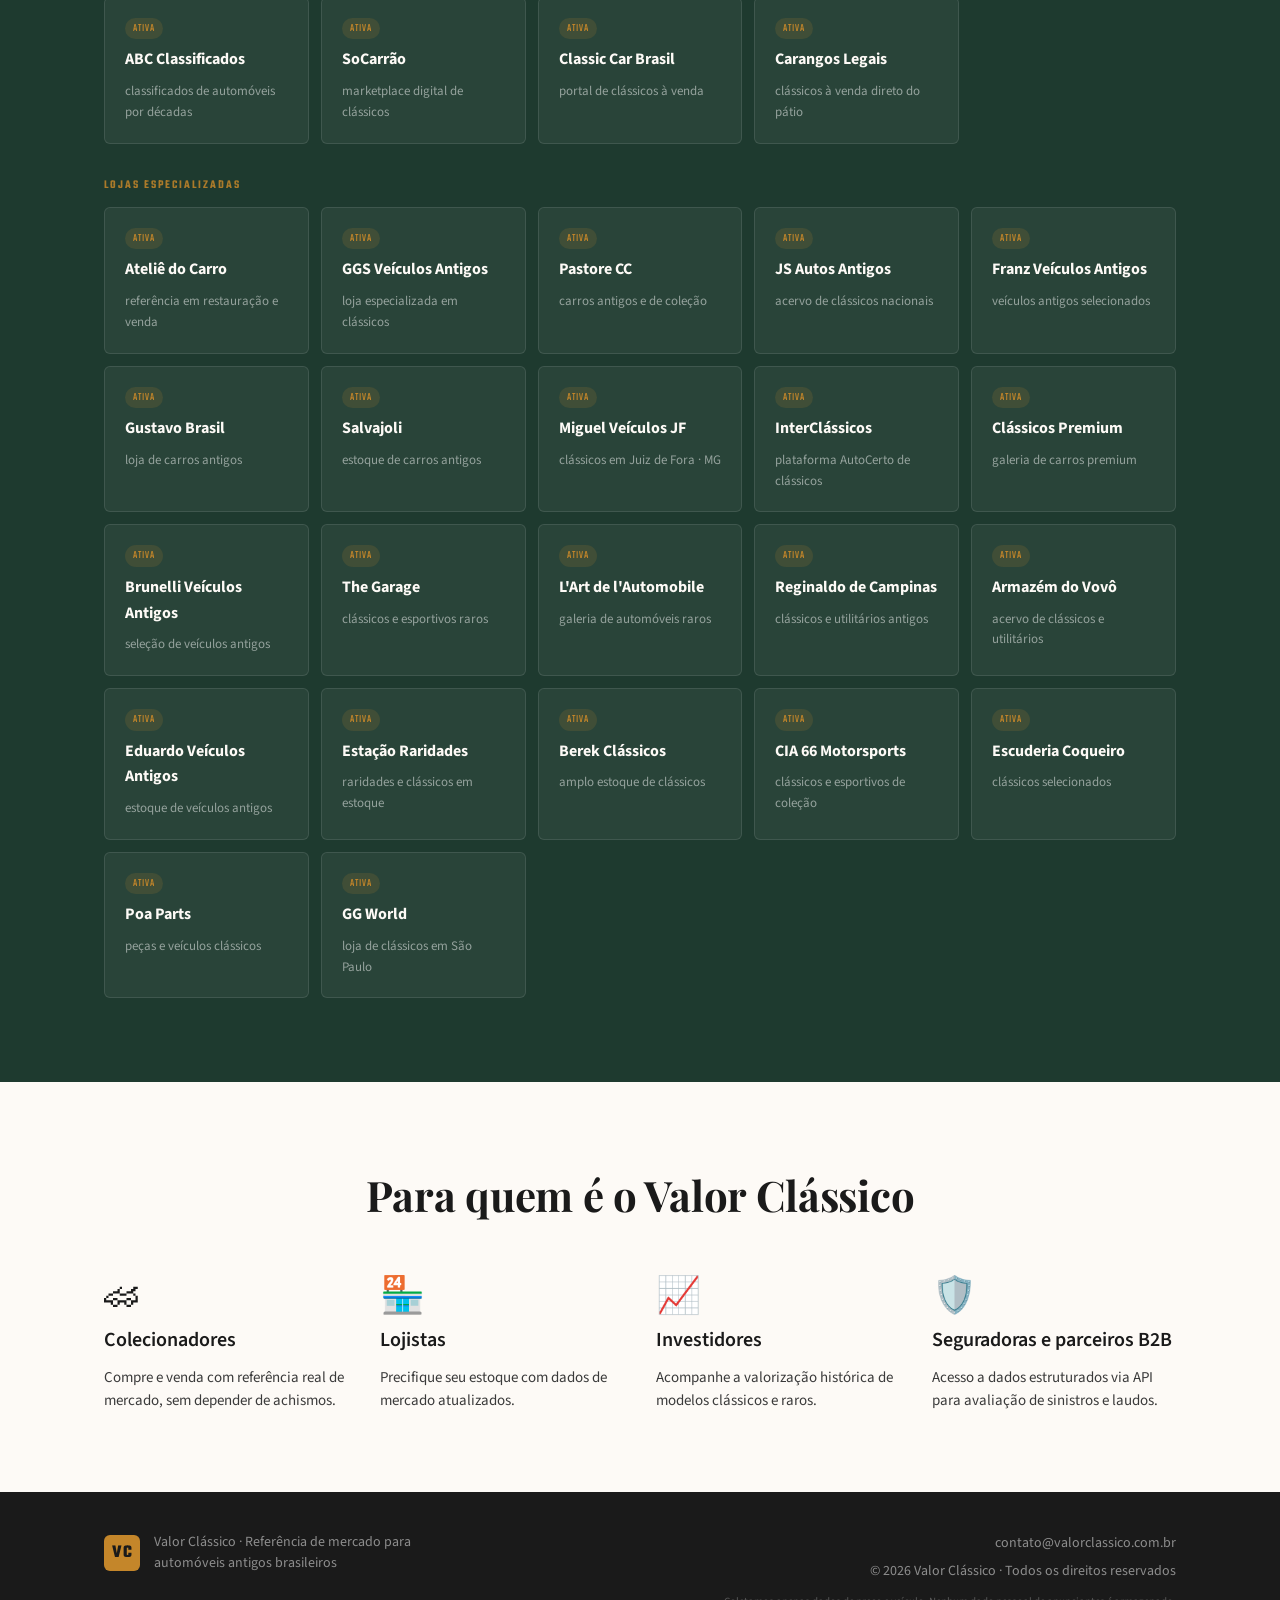
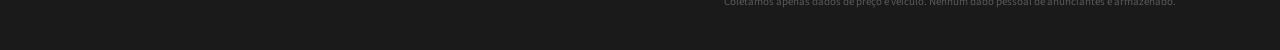
==== commit 6474d669: "Remover link de contato e botão do WhatsApp do cabeçalho Não existe página de contato de fato — o li" ====
--- a/index.html
+++ b/index.html
@@ -22,10 +22,8 @@
       <nav class="header-nav">
         <a href="#how-it-works">Como funciona</a>
         <a href="#data-sources">Fontes</a>
-        <a href="#footer">Contato</a>
         <a href="/admin">Painel</a>
       </nav>
-      <a href="https://wa.me/5511999999999" class="btn btn-outline btn-sm" target="_blank" rel="noopener">WhatsApp</a>
     </div>
   </header>
 
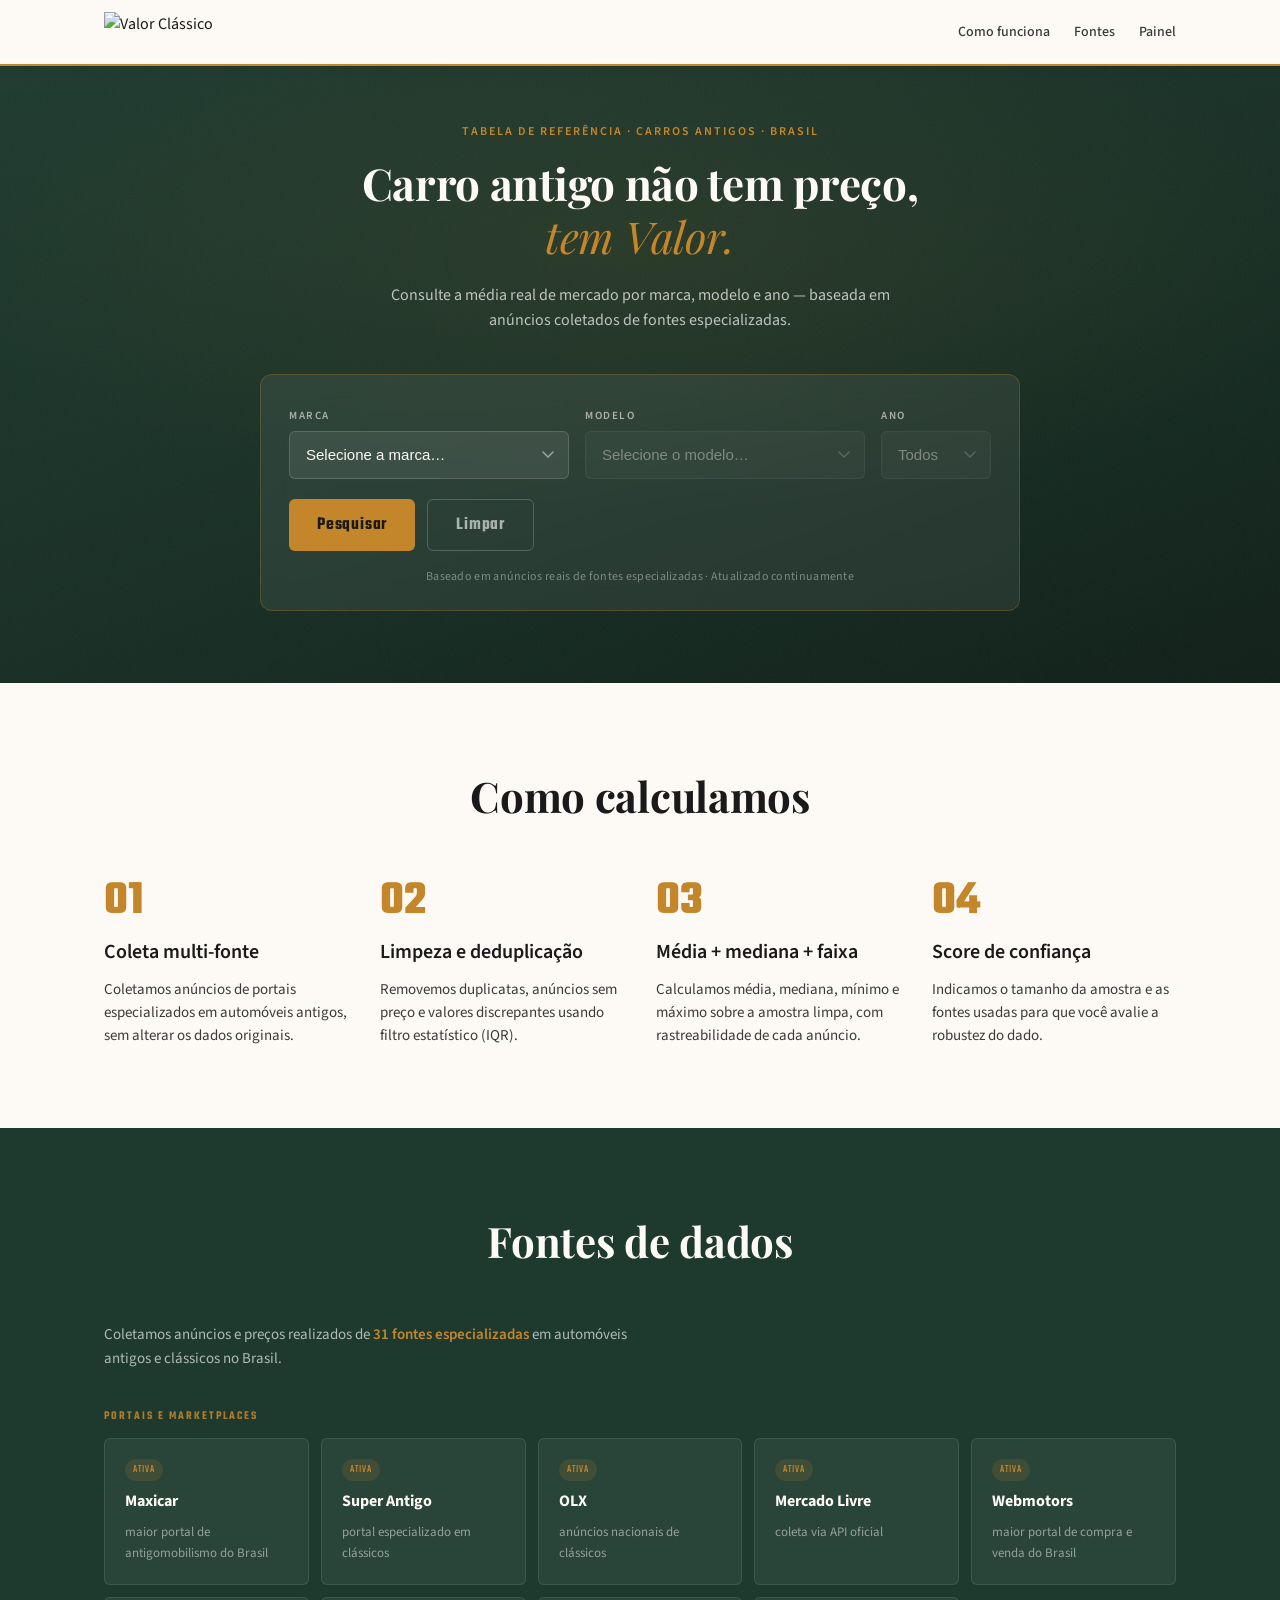
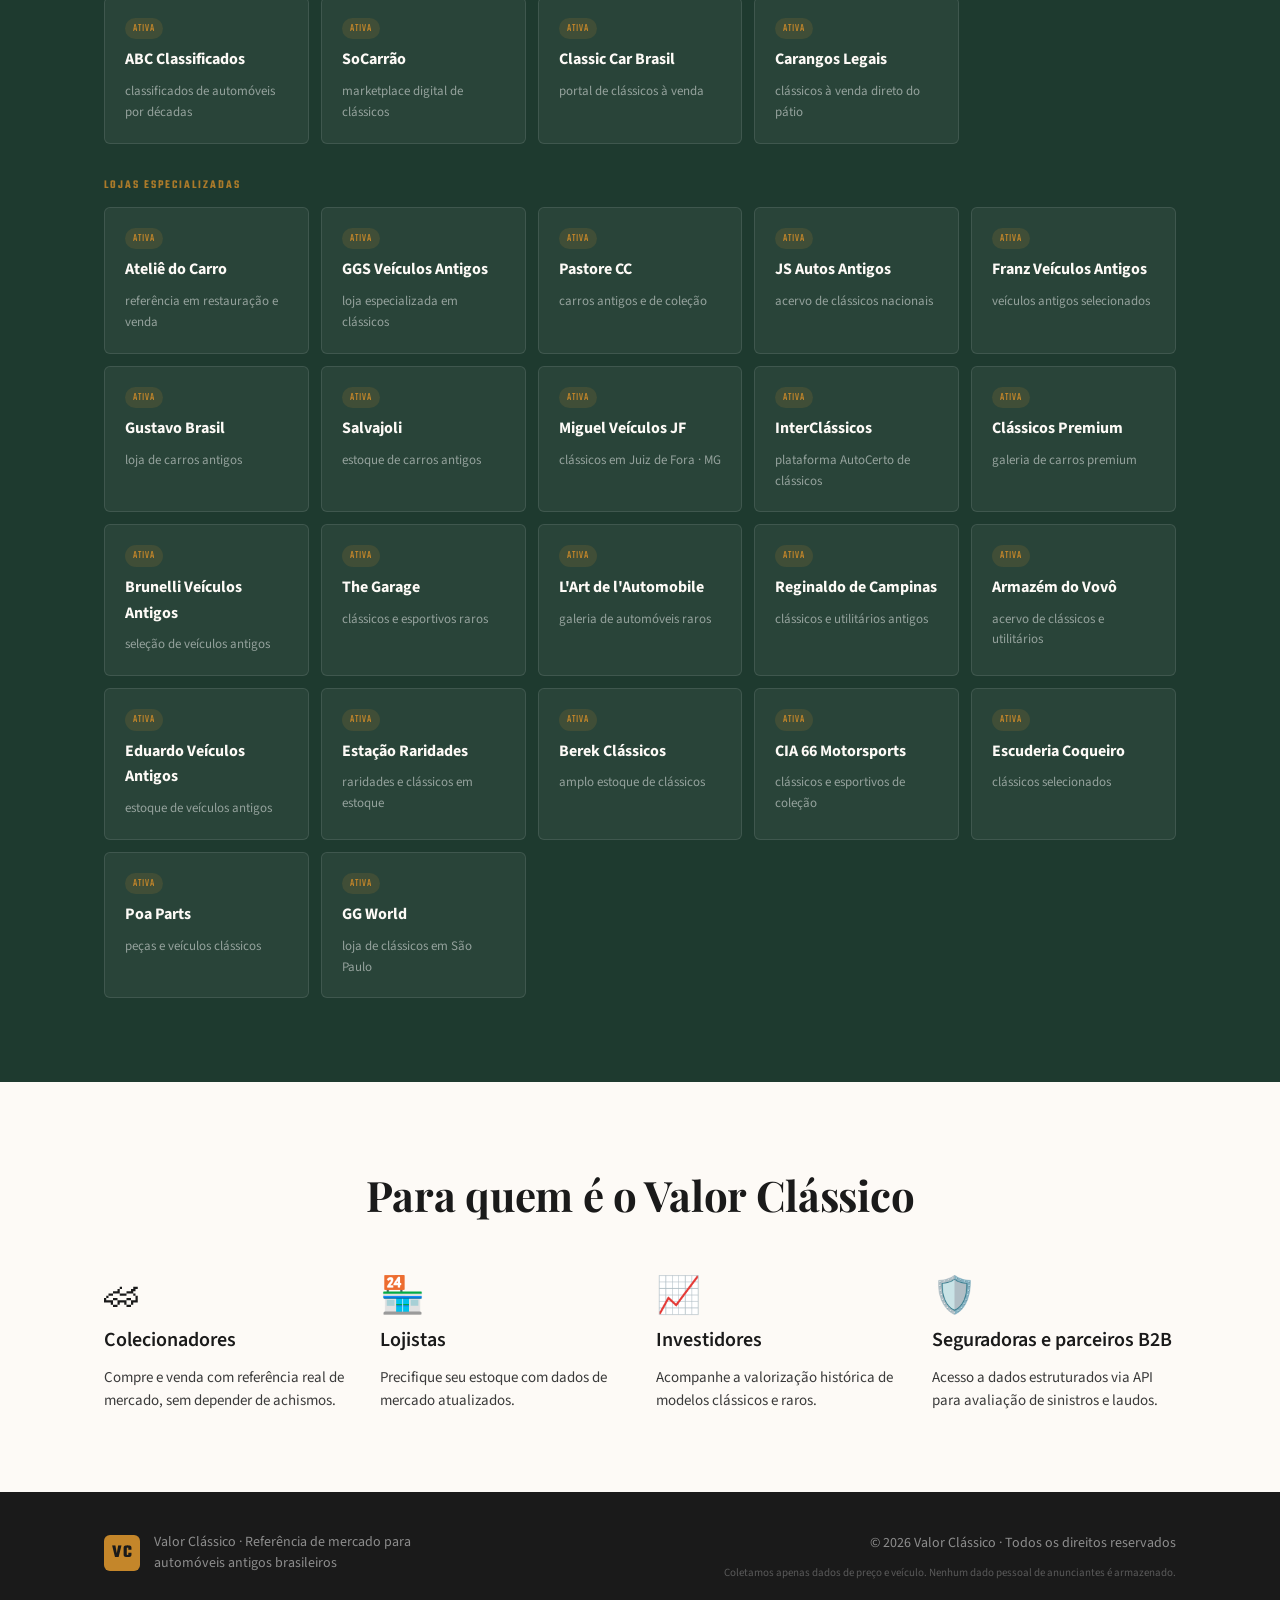
==== commit 7d57f5a3: "Remover e-mail de contato do rodapé Co-Authored-By: Claude Sonnet 5 <noreply@anthropic.com>" ====
--- a/index.html
+++ b/index.html
@@ -320,7 +320,6 @@
         <p>Valor Clássico · Referência de mercado para automóveis antigos brasileiros</p>
       </div>
       <div class="footer-links">
-        <p>contato@valorclassico.com.br</p>
         <p>© 2026 Valor Clássico · Todos os direitos reservados</p>
         <p class="footer-lgpd">Coletamos apenas dados de preço e veículo. Nenhum dado pessoal de anunciantes é armazenado.</p>
       </div>
